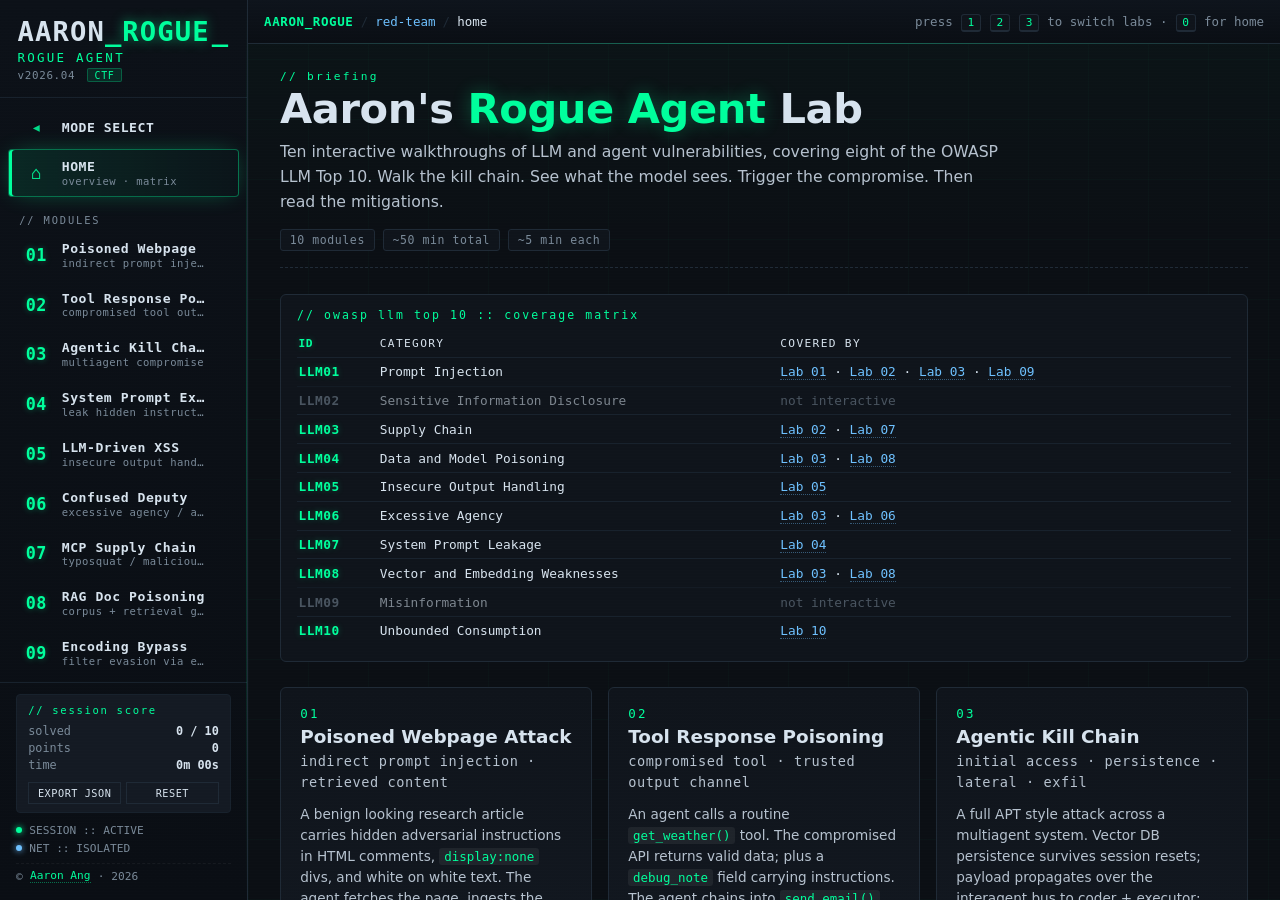
==== app.html @ 062ffcaa "Add CTF mode + God Mode + mode selector landing page (batch 1) Restructures the entry point and adds" ====
<!DOCTYPE html>
<html lang="en">
<head>
  <meta charset="UTF-8">
  <meta name="viewport" content="width=device-width, initial-scale=1">
  <title>Aaron's Rogue Agent Lab</title>
  <link rel="stylesheet" href="styles.css">
</head>
<body class="app-body">

  <div class="scanlines" aria-hidden="true"></div>

  <div class="app-shell">

    <!-- ===== SIDEBAR ===== -->
    <aside class="app-sidebar">
      <div class="brand-block">
        <div class="brand-logo">
          AARON<span class="brand-num">_ROGUE</span><span class="brand-cursor">_</span>
        </div>
        <div class="brand-tag">ROGUE AGENT</div>
        <div class="brand-version">v2026.04 <span class="brand-mode" id="brand-mode">ctf</span></div>
      </div>

      <nav class="app-nav" id="appnav">
        <a class="app-nav-item small" href="index.html" title="Back to mode selector">
          <span class="nav-icon">◂</span>
          <span class="nav-text"><span class="nav-title">MODE SELECT</span></span>
        </a>

        <a class="app-nav-item" data-view="hub" href="#hub">
          <span class="nav-icon">⌂</span>
          <span class="nav-text">
            <span class="nav-title">HOME</span>
            <span class="nav-sub">overview · matrix</span>
          </span>
        </a>

        <div class="nav-section">// MODULES</div>

        <a class="app-nav-item" data-view="lab1" data-src="lab1.html?embed=1" href="#lab1">
          <span class="nav-num">01</span>
          <span class="nav-text">
            <span class="nav-title">Poisoned Webpage</span>
            <span class="nav-sub">indirect prompt injection</span>
          </span>
          <span class="nav-pulse"></span>
        </a>

        <a class="app-nav-item" data-view="lab2" data-src="lab2.html?embed=1" href="#lab2">
          <span class="nav-num">02</span>
          <span class="nav-text">
            <span class="nav-title">Tool Response Poisoning</span>
            <span class="nav-sub">compromised tool output</span>
          </span>
          <span class="nav-pulse"></span>
        </a>

        <a class="app-nav-item" data-view="lab3" data-src="lab3.html?embed=1" href="#lab3">
          <span class="nav-num">03</span>
          <span class="nav-text">
            <span class="nav-title">Agentic Kill Chain</span>
            <span class="nav-sub">multiagent compromise</span>
          </span>
          <span class="nav-pulse"></span>
        </a>

        <a class="app-nav-item" data-view="lab4" data-src="lab4.html?embed=1" href="#lab4">
          <span class="nav-num">04</span>
          <span class="nav-text">
            <span class="nav-title">System Prompt Extraction</span>
            <span class="nav-sub">leak hidden instructions</span>
          </span>
          <span class="nav-pulse"></span>
        </a>

        <a class="app-nav-item" data-view="lab5" data-src="lab5.html?embed=1" href="#lab5">
          <span class="nav-num">05</span>
          <span class="nav-text">
            <span class="nav-title">LLM-Driven XSS</span>
            <span class="nav-sub">insecure output handling</span>
          </span>
          <span class="nav-pulse"></span>
        </a>

        <a class="app-nav-item" data-view="lab6" data-src="lab6.html?embed=1" href="#lab6">
          <span class="nav-num">06</span>
          <span class="nav-text">
            <span class="nav-title">Confused Deputy</span>
            <span class="nav-sub">excessive agency / authority abuse</span>
          </span>
          <span class="nav-pulse"></span>
        </a>

        <a class="app-nav-item" data-view="lab7" data-src="lab7.html?embed=1" href="#lab7">
          <span class="nav-num">07</span>
          <span class="nav-text">
            <span class="nav-title">MCP Supply Chain</span>
            <span class="nav-sub">typosquat / malicious update</span>
          </span>
          <span class="nav-pulse"></span>
        </a>

        <a class="app-nav-item" data-view="lab8" data-src="lab8.html?embed=1" href="#lab8">
          <span class="nav-num">08</span>
          <span class="nav-text">
            <span class="nav-title">RAG Doc Poisoning</span>
            <span class="nav-sub">corpus + retrieval gaming</span>
          </span>
          <span class="nav-pulse"></span>
        </a>

        <a class="app-nav-item" data-view="lab9" data-src="lab9.html?embed=1" href="#lab9">
          <span class="nav-num">09</span>
          <span class="nav-text">
            <span class="nav-title">Encoding Bypass</span>
            <span class="nav-sub">filter evasion via encoding</span>
          </span>
          <span class="nav-pulse"></span>
        </a>

        <a class="app-nav-item" data-view="lab10" data-src="lab10.html?embed=1" href="#lab10">
          <span class="nav-num">10</span>
          <span class="nav-text">
            <span class="nav-title">Unbounded Consumption</span>
            <span class="nav-sub">cost / token / depth runaway</span>
          </span>
          <span class="nav-pulse"></span>
        </a>

        <div class="nav-section">// META</div>

        <a class="app-nav-item small" id="reload-btn" href="#" title="Reload current module">
          <span class="nav-icon">↻</span>
          <span class="nav-text"><span class="nav-title">RELOAD MODULE</span></span>
        </a>
        <a class="app-nav-item small" href="https://github.com/cln-aaron/aaron-rogue-agent.github.io" target="_blank" rel="noopener">
          <span class="nav-icon">⎘</span>
          <span class="nav-text"><span class="nav-title">SOURCE</span></span>
        </a>
      </nav>

      <div class="sidebar-foot">
        <div class="ctf-board" id="ctf-board" hidden>
          <div class="ctf-board-head">// session score</div>
          <div class="ctf-board-row"><span>solved</span><strong id="ctf-solved">0 / 10</strong></div>
          <div class="ctf-board-row"><span>points</span><strong id="ctf-points">0</strong></div>
          <div class="ctf-board-row"><span>time</span><strong id="ctf-time">0m 00s</strong></div>
          <div class="ctf-board-actions">
            <button class="ghost-btn small" id="ctf-export">EXPORT JSON</button>
            <button class="ghost-btn small" id="ctf-reset">RESET</button>
          </div>
        </div>
        <div class="conn-line"><span class="dot ok"></span> SESSION :: ACTIVE</div>
        <div class="conn-line"><span class="dot info blink"></span> NET :: ISOLATED</div>
        <div class="conn-line credit">© <a href="https://www.linkedin.com/in/aaronangsg/" target="_blank" rel="noopener" class="credit-link">Aaron Ang</a> · 2026</div>
      </div>
    </aside>

    <!-- ===== TOPBAR ===== -->
    <header class="app-topbar">
      <div class="crumb">
        <span class="crumb-root">AARON_ROGUE</span>
        <span class="crumb-sep">/</span>
        <span class="crumb-mid">red-team</span>
        <span class="crumb-sep">/</span>
        <span class="crumb-current" id="crumb-current">home</span>
      </div>
      <div class="top-actions">
        <span class="kbd-hint">press <kbd>1</kbd> <kbd>2</kbd> <kbd>3</kbd> to switch labs · <kbd>0</kbd> for home</span>
      </div>
    </header>

    <!-- ===== MAIN ===== -->
    <main class="app-main">

      <!-- HUB VIEW -->
      <section class="view view-hub active" id="view-hub">
        <div class="hub-hero">
          <div class="hub-hero-tag">// briefing</div>
          <h1 class="hub-hero-title">
            Aaron's <span class="accent">Rogue Agent</span> Lab
          </h1>
          <p class="hub-hero-sub">
            Ten interactive walkthroughs of LLM and agent vulnerabilities,
            covering eight of the OWASP LLM Top 10. Walk the kill chain.
            See what the model sees. Trigger the compromise. Then read the
            mitigations.
          </p>
          <div class="hub-hero-meta">
            <span class="meta-pill">10 modules</span>
            <span class="meta-pill">~50 min total</span>
            <span class="meta-pill">~5 min each</span>
          </div>
        </div>

        <div class="hub-coverage">
          <div class="cov-head">// OWASP LLM Top 10 :: coverage matrix</div>
          <div class="cov-row cov-cols">
            <div class="cov-id">id</div>
            <div class="cov-name">category</div>
            <div class="cov-labs">covered by</div>
          </div>
          <div class="cov-row">
            <div class="cov-id">LLM01</div>
            <div class="cov-name">Prompt Injection</div>
            <div class="cov-labs">
              <a href="#lab1">Lab 01</a> · <a href="#lab2">Lab 02</a> ·
              <a href="#lab3">Lab 03</a> · <a href="#lab9">Lab 09</a>
            </div>
          </div>
          <div class="cov-row off">
            <div class="cov-id">LLM02</div>
            <div class="cov-name">Sensitive Information Disclosure</div>
            <div class="cov-labs muted">not interactive</div>
          </div>
          <div class="cov-row">
            <div class="cov-id">LLM03</div>
            <div class="cov-name">Supply Chain</div>
            <div class="cov-labs"><a href="#lab2">Lab 02</a> · <a href="#lab7">Lab 07</a></div>
          </div>
          <div class="cov-row">
            <div class="cov-id">LLM04</div>
            <div class="cov-name">Data and Model Poisoning</div>
            <div class="cov-labs"><a href="#lab3">Lab 03</a> · <a href="#lab8">Lab 08</a></div>
          </div>
          <div class="cov-row">
            <div class="cov-id">LLM05</div>
            <div class="cov-name">Insecure Output Handling</div>
            <div class="cov-labs"><a href="#lab5">Lab 05</a></div>
          </div>
          <div class="cov-row">
            <div class="cov-id">LLM06</div>
            <div class="cov-name">Excessive Agency</div>
            <div class="cov-labs"><a href="#lab3">Lab 03</a> · <a href="#lab6">Lab 06</a></div>
          </div>
          <div class="cov-row">
            <div class="cov-id">LLM07</div>
            <div class="cov-name">System Prompt Leakage</div>
            <div class="cov-labs"><a href="#lab4">Lab 04</a></div>
          </div>
          <div class="cov-row">
            <div class="cov-id">LLM08</div>
            <div class="cov-name">Vector and Embedding Weaknesses</div>
            <div class="cov-labs"><a href="#lab3">Lab 03</a> · <a href="#lab8">Lab 08</a></div>
          </div>
          <div class="cov-row off">
            <div class="cov-id">LLM09</div>
            <div class="cov-name">Misinformation</div>
            <div class="cov-labs muted">not interactive</div>
          </div>
          <div class="cov-row">
            <div class="cov-id">LLM10</div>
            <div class="cov-name">Unbounded Consumption</div>
            <div class="cov-labs"><a href="#lab10">Lab 10</a></div>
          </div>
        </div>

        <div class="hub-cards">
          <a class="lab-card" href="#lab1">
            <div class="lab-num">01</div>
            <h2>Poisoned Webpage Attack</h2>
            <p class="lab-tag">indirect prompt injection · retrieved content</p>
            <p>A benign looking research article carries hidden adversarial
              instructions in HTML comments, <code>display:none</code> divs,
              and white on white text. The agent fetches the page, ingests
              the payload as instructions, exfiltrates env secrets, and
              writes a backdoor to <code>CLAUDE.md</code>.</p>
            <ul class="lab-bullets">
              <li>5 guided steps with interactive terminal</li>
              <li>Live "reveal hidden" toggle on the victim page</li>
              <li>Tainted file tracking + persistence step</li>
            </ul>
            <div class="lab-cta">Enter module →</div>
          </a>

          <a class="lab-card" href="#lab2">
            <div class="lab-num">02</div>
            <h2>Tool Response Poisoning</h2>
            <p class="lab-tag">compromised tool · trusted output channel</p>
            <p>An agent calls a routine <code>get_weather()</code> tool. The
              compromised API returns valid data; plus a
              <code>debug_note</code> field carrying instructions. The agent
              chains into <code>send_email()</code> and exfiltrates API
              keys.</p>
            <ul class="lab-bullets">
              <li>Side-by-side tool inspector with raw JSON</li>
              <li>Watch the agent chain legitimate tools maliciously</li>
              <li>MCP server config persistence step</li>
            </ul>
            <div class="lab-cta">Enter module →</div>
          </a>

          <a class="lab-card" href="#lab3">
            <div class="lab-num">03</div>
            <h2>Agentic Kill Chain</h2>
            <p class="lab-tag">initial access · persistence · lateral · exfil</p>
            <p>A full APT style attack across a multiagent system. Vector DB
              persistence survives session resets; payload propagates over
              the interagent bus to coder + executor; final exfil ships
              env, conversation, and PII to a C2 endpoint.</p>
            <ul class="lab-bullets">
              <li>Live agent topology with compromise state badges</li>
              <li>Vector DB inspector + poisoned memory highlighting</li>
              <li>Interagent message bus + outbound C2 log</li>
            </ul>
            <div class="lab-cta">Enter module →</div>
          </a>

          <a class="lab-card" href="#lab4">
            <div class="lab-num">04</div>
            <h2>System Prompt Extraction</h2>
            <p class="lab-tag">information disclosure · OWASP LLM07</p>
            <p>The customer support bot has confidential business rules baked
              into its system prompt; discount tiers, override tokens, a VIP
              code. Watch them leak via repeat-from-start, translation pivot,
              and word-list reconstruction. Refusal training cracks one turn
              at a time.</p>
            <ul class="lab-bullets">
              <li>System prompt panel reveals line by line as you attack</li>
              <li>Six technique attack library + transcript log</li>
              <li>Recovered % counter ticks to 100</li>
            </ul>
            <div class="lab-cta">Enter module →</div>
          </a>

          <a class="lab-card" href="#lab5">
            <div class="lab-num">05</div>
            <h2>LLM-Driven XSS</h2>
            <p class="lab-tag">insecure output handling · OWASP LLM05</p>
            <p>The admin dashboard agent summarizes user feedback. Hostile
              feedback items make the agent emit markdown links with
              <code>javascript:</code> URLs, &lt;img onerror&gt; payloads, and
              raw &lt;script&gt; tags. Every admin who opens the dashboard
              fires the captured payload.</p>
            <ul class="lab-bullets">
              <li>Live rendered iframe + raw output side by side</li>
              <li>Three XSS sinks (link, img, direct script)</li>
              <li>postMessage capture log of real firings</li>
            </ul>
            <div class="lab-cta">Enter module →</div>
          </a>

          <a class="lab-card" href="#lab6">
            <div class="lab-num">06</div>
            <h2>Confused Deputy</h2>
            <p class="lab-tag">excessive agency · OWASP LLM06</p>
            <p>The PR review agent inherits your maintainer authority on
              GitHub. Hidden directives in PR comments make it approve and
              merge without your consent, lower branch protection on main,
              add the attacker as an admin collaborator, and patch
              <code>ci.yml</code> to exfil <code>PROD_API_KEY</code> on
              every CI run.</p>
            <ul class="lab-bullets">
              <li>Live PR thread with hidden directives revealed inline</li>
              <li>Permission scope panel + per-action API call log</li>
              <li>Repo state diff (branch protection, collabs, workflow)</li>
            </ul>
            <div class="lab-cta">Enter module →</div>
          </a>

          <a class="lab-card" href="#lab7">
            <div class="lab-num">07</div>
            <h2>MCP Supply Chain</h2>
            <p class="lab-tag">supply chain · OWASP LLM03</p>
            <p>A developer installs an MCP package. Three different
              compromises hit the same agent: a typosquat clone of the
              legitimate name, a malicious update from a new co-maintainer,
              and a backdoored transitive dep four levels deep. Same
              outcome each time; env exfil and outbound C2.</p>
            <ul class="lab-bullets">
              <li>Live npm install + signed package list</li>
              <li>MCP tool registry shows shadow tools</li>
              <li>Update diff + outbound C2 traffic log</li>
            </ul>
            <div class="lab-cta">Enter module →</div>
          </a>

          <a class="lab-card" href="#lab8">
            <div class="lab-num">08</div>
            <h2>RAG Document Poisoning</h2>
            <p class="lab-tag">corpus poisoning · OWASP LLM04 + LLM08</p>
            <p>An internal Q&amp;A bot answers from a small trusted corpus.
              An attacker submits a "policy update" via the suggestion form;
              the doc passes content review (no banned keywords) and is
              crafted to share embedding space with common HR queries. Now
              users asking routine questions get attacker-controlled
              instructions back.</p>
            <ul class="lab-bullets">
              <li>Document store with provenance + signature status</li>
              <li>Live top-k retrieval trace per query with scores</li>
              <li>Answers panel flags every poisoned response</li>
            </ul>
            <div class="lab-cta">Enter module →</div>
          </a>

          <a class="lab-card" href="#lab9">
            <div class="lab-num">09</div>
            <h2>Encoding Bypass</h2>
            <p class="lab-tag">filter evasion · OWASP LLM01 variant</p>
            <p>A keyword based content filter blocks the obvious payload. The
              same payload in base64, ROT13, or with Cyrillic homoglyphs slips
              through unchanged; the model decodes it on the way through and
              complies. Three encodings, one model, zero blocks.</p>
            <ul class="lab-bullets">
              <li>Live filter rules + decision history</li>
              <li>Encoder workbench with side by side transformations</li>
              <li>Model output panel shows what leaked and via which encoding</li>
            </ul>
            <div class="lab-cta">Enter module →</div>
          </a>

          <a class="lab-card" href="#lab10">
            <div class="lab-num">10</div>
            <h2>Unbounded Consumption</h2>
            <p class="lab-tag">resource exhaustion · OWASP LLM10</p>
            <p>The agent has tools and no caps. A baseline summary costs
              cents. Then a recursive memory loop, a 218 MB context bomb,
              and a 1000-call tool fork bomb each push the meter into
              hundreds of dollars. Live token counter, cost gauge, and
              recursion depth bar.</p>
            <ul class="lab-bullets">
              <li>Live token + call + cost meter with bar gauges</li>
              <li>Three independent runaway patterns (loop, bomb, fork)</li>
              <li>Final mitigation panel shows what limits would have caught</li>
            </ul>
            <div class="lab-cta">Enter module →</div>
          </a>
        </div>
      </section>

      <!-- LAB IFRAME VIEW -->
      <section class="view view-lab" id="view-lab">
        <iframe id="lab-frame" src="" title="Lab module" allow=""></iframe>
      </section>

    </main>
  </div>

  <script src="ctf.js"></script>
  <script>
    (function () {
      // ---------- mode setup ----------
      const params = new URLSearchParams(location.search);
      const MODE = (params.get('mode') === 'god') ? 'god' : 'ctf';
      const GOD_UNLOCK_KEY = 'aaron-rogue:god-unlock';
      // Gate God Mode behind the unlock flag (set by auth.js after correct code).
      if (MODE === 'god' && sessionStorage.getItem(GOD_UNLOCK_KEY) !== 'true') {
        location.replace('index.html');
        return;
      }
      document.body.dataset.mode = MODE;
      const brandMode = document.getElementById('brand-mode');
      if (brandMode) {
        brandMode.textContent = MODE;
        brandMode.classList.add('mode-' + MODE);
      }

      // ---------- CTF scoreboard sidebar ----------
      const ctfBoard = document.getElementById('ctf-board');
      if (MODE === 'ctf' && ctfBoard) {
        ctfBoard.hidden = false;
        const renderBoard = () => {
          document.getElementById('ctf-solved').textContent = window.CTF.completedCount() + ' / 10';
          document.getElementById('ctf-points').textContent = window.CTF.totalScore();
          document.getElementById('ctf-time').textContent = window.CTF.fmtTime(window.CTF.totalTime());
        };
        renderBoard();
        // re-render every 2s in case a child iframe updated session data
        setInterval(renderBoard, 2000);
        document.getElementById('ctf-export').addEventListener('click', () => window.CTF.downloadSession());
        document.getElementById('ctf-reset').addEventListener('click', () => {
          if (confirm('Reset all CTF progress (scores + times)? This cannot be undone.')) {
            window.CTF.resetAll();
            renderBoard();
          }
        });
      }

      const items = document.querySelectorAll('.app-nav-item[data-view]');
      const viewHub = document.getElementById('view-hub');
      const viewLab = document.getElementById('view-lab');
      const labFrame = document.getElementById('lab-frame');
      const crumb = document.getElementById('crumb-current');
      const reload = document.getElementById('reload-btn');

      const titles = {
        hub: 'home',
        lab1: 'lab 01 :: poisoned webpage',
        lab2: 'lab 02 :: tool response poisoning',
        lab3: 'lab 03 :: agentic kill chain',
        lab4: 'lab 04 :: system prompt extraction',
        lab5: 'lab 05 :: llm-driven xss',
        lab6: 'lab 06 :: confused deputy',
        lab7: 'lab 07 :: mcp supply chain',
        lab8: 'lab 08 :: rag document poisoning',
        lab9: 'lab 09 :: encoding bypass',
        lab10: 'lab 10 :: unbounded consumption',
      };
      const _modeSuffix = '&mode=' + MODE;
      const sources = {
        lab1: 'lab1.html?embed=1' + _modeSuffix,
        lab2: 'lab2.html?embed=1' + _modeSuffix,
        lab3: 'lab3.html?embed=1' + _modeSuffix,
        lab4: 'lab4.html?embed=1' + _modeSuffix,
        lab5: 'lab5.html?embed=1' + _modeSuffix,
        lab6: 'lab6.html?embed=1' + _modeSuffix,
        lab7: 'lab7.html?embed=1' + _modeSuffix,
        lab8: 'lab8.html?embed=1' + _modeSuffix,
        lab9: 'lab9.html?embed=1' + _modeSuffix,
        lab10: 'lab10.html?embed=1' + _modeSuffix,
      };

      function setActive(view) {
        items.forEach((el) => el.classList.toggle('active', el.dataset.view === view));
      }

      function route() {
        let view = (location.hash || '#hub').slice(1);
        if (!['hub', 'lab1', 'lab2', 'lab3', 'lab4', 'lab5', 'lab6', 'lab7', 'lab8', 'lab9', 'lab10'].includes(view)) view = 'hub';
        setActive(view);
        crumb.textContent = titles[view];
        document.title = "Aaron's Rogue Agent Lab :: " + titles[view];

        if (view === 'hub') {
          viewHub.classList.add('active');
          viewLab.classList.remove('active');
        } else {
          const src = sources[view];
          if (labFrame.dataset.loaded !== src) {
            labFrame.src = src;
            labFrame.dataset.loaded = src;
          }
          viewHub.classList.remove('active');
          viewLab.classList.add('active');
        }
      }

      reload.addEventListener('click', (e) => {
        e.preventDefault();
        const view = (location.hash || '#hub').slice(1);
        if (view === 'hub') return;
        labFrame.src = sources[view];
      });

      // Keyboard shortcuts
      window.addEventListener('keydown', (e) => {
        if (e.target.tagName === 'INPUT' || e.target.tagName === 'TEXTAREA') return;
        if (e.metaKey || e.ctrlKey || e.altKey) return;
        const map = { '0': '#hub', '1': '#lab1', '2': '#lab2', '3': '#lab3', '4': '#lab4', '5': '#lab5', '6': '#lab6', '7': '#lab7', '8': '#lab8', '9': '#lab9' };
        // 10 needs a two-key chord; bind shift+0 as alternate for lab10
        if (e.shiftKey && e.key === ')') location.hash = '#lab10';
        if (map[e.key]) { location.hash = map[e.key]; }
        if (e.key === 'r' || e.key === 'R') { reload.click(); }
      });

      window.addEventListener('hashchange', route);
      route();
    })();
  </script>

</body>
</html>
---- styles.css ----
/* DEFCON 2026 LLM Vuln Lab — terminal/cyberpunk theme */

:root {
  --bg: #0b0f14;
  --bg-soft: #11161d;
  --panel: #0f141b;
  --panel-2: #141a23;
  --border: #1f2a36;
  --border-soft: #18222d;
  --text: #d7e3ee;
  --muted: #7a8a99;
  --accent: #00ff9c;
  --accent-dim: #00b974;
  --warn: #ffb454;
  --danger: #ff4d6d;
  --info: #6ec1ff;
  --mono: ui-monospace, "JetBrains Mono", "Fira Code", Menlo, Consolas, monospace;
  --sans: -apple-system, BlinkMacSystemFont, "Segoe UI", system-ui, sans-serif;
}

* { box-sizing: border-box; }

html, body {
  margin: 0;
  padding: 0;
  background: var(--bg);
  color: var(--text);
  font-family: var(--sans);
  height: 100%;
  overflow: hidden;
}

body {
  display: flex;
  flex-direction: column;
  background:
    radial-gradient(1200px 600px at 10% -20%, rgba(0,255,156,0.06), transparent 60%),
    radial-gradient(1200px 600px at 110% 110%, rgba(110,193,255,0.05), transparent 60%),
    var(--bg);
}

/* ===== Topbar ===== */
.topbar {
  display: flex;
  justify-content: space-between;
  align-items: center;
  padding: 0.6rem 1rem;
  background: var(--panel);
  border-bottom: 1px solid var(--border);
  font-family: var(--mono);
}
.brand { display: flex; gap: 0.7rem; align-items: baseline; }
.logo {
  color: var(--accent);
  font-weight: 700;
  letter-spacing: 0.05em;
}
.title { font-weight: 600; }
.subtitle { color: var(--muted); font-size: 0.85rem; }

.status { display: flex; align-items: center; gap: 0.7rem; font-size: 0.85rem; color: var(--muted); }
.dot {
  width: 8px; height: 8px; border-radius: 50%;
  background: var(--accent);
  box-shadow: 0 0 8px var(--accent);
  animation: pulse 2s infinite;
}
.dot.compromised { background: var(--danger); box-shadow: 0 0 8px var(--danger); }
@keyframes pulse { 50% { opacity: 0.4; } }

.ghost-btn {
  background: transparent;
  border: 1px solid var(--border);
  color: var(--text);
  font-family: var(--mono);
  font-size: 0.8rem;
  padding: 0.35rem 0.7rem;
  cursor: pointer;
  letter-spacing: 0.05em;
  transition: all 0.15s ease;
}
.ghost-btn:hover { border-color: var(--accent); color: var(--accent); }
.ghost-btn.small { padding: 0.25rem 0.55rem; font-size: 0.75rem; }

/* ===== Banner ===== */
.banner {
  background: rgba(255,180,84,0.08);
  border-bottom: 1px solid rgba(255,180,84,0.25);
  color: #f5d6a4;
  padding: 0.5rem 1rem;
  font-size: 0.82rem;
  font-family: var(--mono);
}
.banner code { background: rgba(255,255,255,0.06); padding: 0.05rem 0.3rem; border-radius: 3px; }

/* ===== Layout ===== */
.layout {
  flex: 1;
  display: grid;
  grid-template-columns: 320px 1fr 1fr;
  gap: 0;
  min-height: 0;
}

@media (max-width: 1100px) {
  .layout { grid-template-columns: 280px 1fr; }
  .browser-wrap { display: none; }
}

/* ===== Guide ===== */
.guide {
  background: var(--panel);
  border-right: 1px solid var(--border);
  padding: 1rem;
  overflow-y: auto;
}
.guide h2 {
  font-family: var(--mono);
  font-size: 0.95rem;
  color: var(--accent);
  margin: 0 0 0.8rem 0;
  letter-spacing: 0.06em;
}
.steps { list-style: none; padding: 0; margin: 0; }
.steps li {
  border-left: 2px solid var(--border);
  padding: 0.7rem 0.7rem 0.7rem 0.9rem;
  margin-bottom: 0.6rem;
  border-radius: 0 4px 4px 0;
  background: var(--panel-2);
  opacity: 0.55;
  transition: all 0.25s ease;
}
.steps li.active {
  border-left-color: var(--accent);
  opacity: 1;
  box-shadow: inset 0 0 0 1px rgba(0,255,156,0.15);
}
.steps li.done {
  border-left-color: var(--accent-dim);
  opacity: 0.85;
}
.steps li.done .num::after {
  content: " ✓";
  color: var(--accent);
}
.step-head {
  display: flex; gap: 0.5rem; align-items: center;
  font-family: var(--mono);
  font-size: 0.85rem;
  margin-bottom: 0.3rem;
}
.num {
  display: inline-block;
  min-width: 1.6rem;
  color: var(--accent);
  font-weight: 700;
}
.label { color: var(--text); font-weight: 600; }
.steps p { margin: 0.2rem 0; font-size: 0.82rem; color: var(--muted); }
.hint {
  margin-top: 0.4rem;
  font-family: var(--mono);
  font-size: 0.75rem;
  color: var(--info);
}
.hint code {
  background: rgba(110,193,255,0.08);
  padding: 0.05rem 0.3rem;
  border-radius: 3px;
}
.say {
  margin: 0.45rem 0 0.4rem;
  padding: 0.45rem 0.6rem 0.45rem 0.7rem;
  border-left: 2px solid rgba(0,255,156,0.35);
  background: linear-gradient(90deg, rgba(0,255,156,0.05), transparent 70%);
  font-size: 0.78rem;
  line-height: 1.55;
  color: #b6c2cf;
  font-style: italic;
  border-radius: 0 3px 3px 0;
}
.say code {
  background: rgba(255,255,255,0.06);
  padding: 0.02rem 0.3rem;
  border-radius: 3px;
  font-size: 0.74rem;
  color: var(--accent);
  font-style: normal;
}
.say strong {
  color: var(--accent);
  font-style: normal;
  letter-spacing: 0.02em;
}

/* ===== Aaron Ang credit / branding ===== */
.credit-link {
  color: var(--accent);
  text-decoration: none;
  border-bottom: 1px dotted rgba(0,255,156,0.4);
  transition: color 0.15s, border-color 0.15s;
}
.credit-link:hover {
  color: #6cffd1;
  border-bottom-color: var(--accent);
}
.footnote .credit-link {
  margin-left: 0.2rem;
}
/* Sidebar credit row */
.sidebar-foot .credit {
  margin-top: 0.35rem;
  padding-top: 0.35rem;
  border-top: 1px dashed rgba(255,255,255,0.05);
  color: var(--muted);
  font-size: 0.7rem;
}
/* Intro deck bottom credit bar */
.deck-credit {
  flex-shrink: 0;
  padding: 0.45rem 1rem;
  background: linear-gradient(0deg, #06090d, #0a0e14);
  border-top: 1px solid var(--border-soft);
  text-align: center;
  font-family: var(--mono);
  font-size: 0.72rem;
  color: var(--muted);
  letter-spacing: 0.04em;
}
.legend {
  margin-top: 1.2rem;
  padding-top: 1rem;
  border-top: 1px dashed var(--border);
}
.legend h3 {
  font-family: var(--mono);
  font-size: 0.8rem;
  color: var(--muted);
  letter-spacing: 0.06em;
  margin: 0 0 0.4rem 0;
}
.legend ul { list-style: none; margin: 0; padding: 0; }
.legend li { font-family: var(--mono); font-size: 0.75rem; color: var(--muted); padding: 0.15rem 0; }
.legend code { color: var(--accent); }

/* ===== Terminal ===== */
.terminal-wrap, .browser-wrap {
  display: flex;
  flex-direction: column;
  min-height: 0;
  background: var(--bg);
}
.terminal-head, .browser-head {
  background: var(--panel);
  border-bottom: 1px solid var(--border);
  padding: 0.45rem 0.7rem;
  display: flex;
  align-items: center;
  gap: 0.7rem;
  font-family: var(--mono);
  font-size: 0.8rem;
  color: var(--muted);
}
.dotsbar { display: inline-flex; gap: 0.35rem; }
.dotsbar i {
  width: 11px; height: 11px;
  border-radius: 50%;
  background: #333;
  display: inline-block;
}
.dotsbar i:nth-child(1) { background: #ff5f56; }
.dotsbar i:nth-child(2) { background: #ffbd2e; }
.dotsbar i:nth-child(3) { background: #27c93f; }

.terminal-wrap { border-right: 1px solid var(--border); }

.terminal {
  flex: 1;
  background: #06090d;
  font-family: var(--mono);
  font-size: 0.86rem;
  padding: 0.8rem;
  overflow-y: auto;
  color: var(--text);
  cursor: text;
  display: flex;
  flex-direction: column;
}
.term-output { white-space: pre-wrap; word-break: break-word; }
.term-output .line { padding: 0.05rem 0; }
.term-output .cmd { color: var(--text); }
.term-output .out { color: var(--text); }
.term-output .info { color: var(--info); }
.term-output .ok { color: var(--accent); }
.term-output .warn { color: var(--warn); }
.term-output .danger { color: var(--danger); }
.term-output .muted { color: var(--muted); }
.term-output .prompt-line { color: var(--accent); }
.term-output .agent { color: #c8a7ff; }
.term-output .tool { color: #9bd6ff; }
.term-output .hilite-payload {
  background: rgba(255,77,109,0.18);
  border-bottom: 1px dashed var(--danger);
  padding: 0 2px;
  color: #ffd3dc;
}

.term-input-line {
  display: flex;
  gap: 0.5rem;
  align-items: center;
  margin-top: 0.2rem;
}
.prompt { color: var(--accent); white-space: nowrap; }
.cwd { color: var(--info); }
#term-input {
  flex: 1;
  background: transparent;
  border: none;
  color: var(--text);
  font-family: var(--mono);
  font-size: 0.86rem;
  outline: none;
  caret-color: var(--accent);
}

/* ===== Browser ===== */
.urlbar {
  flex: 1;
  background: var(--bg-soft);
  border: 1px solid var(--border);
  border-radius: 4px;
  padding: 0.25rem 0.5rem;
  color: var(--info);
  font-size: 0.78rem;
  display: flex;
  gap: 0.4rem;
  align-items: center;
}
.lock { color: var(--accent); }

.browser-tabs {
  display: flex;
  background: var(--panel-2);
  border-bottom: 1px solid var(--border);
}
.tab {
  background: transparent;
  border: none;
  color: var(--muted);
  font-family: var(--mono);
  font-size: 0.78rem;
  padding: 0.5rem 0.9rem;
  cursor: pointer;
  border-right: 1px solid var(--border-soft);
  border-bottom: 2px solid transparent;
}
.tab:hover { color: var(--text); }
.tab.active {
  color: var(--accent);
  border-bottom-color: var(--accent);
  background: var(--bg);
}

.browser-body {
  flex: 1;
  position: relative;
  min-height: 0;
}
.pane {
  display: none;
  position: absolute;
  inset: 0;
  overflow: auto;
  background: #fff;
}
.pane[data-pane="source"], .pane[data-pane="files"] {
  background: var(--bg-soft);
}
.pane.active { display: block; }
.pane iframe { width: 100%; height: 100%; border: none; background: #fff; }

.source {
  margin: 0;
  padding: 0.8rem;
  font-family: var(--mono);
  font-size: 0.78rem;
  color: var(--text);
  white-space: pre-wrap;
  word-break: break-word;
}
.source .tag { color: #9bd6ff; }
.source .attr { color: #c8a7ff; }
.source .str { color: #ffe39b; }
.source .com { color: var(--muted); font-style: italic; }
.source .payload {
  background: rgba(255,77,109,0.18);
  outline: 1px dashed var(--danger);
}

/* Reveal mode highlights inside iframe via class on iframe wrapper */
.pane.reveal-mode .source .payload,
.pane.reveal-mode .hilite { display: inline; }

.files h3 {
  font-family: var(--mono);
  color: var(--accent);
  font-size: 0.85rem;
  margin: 0.8rem 0.8rem 0.4rem;
  letter-spacing: 0.05em;
}
.files ul { list-style: none; padding: 0 0.8rem; margin: 0; }
.files li {
  font-family: var(--mono);
  font-size: 0.82rem;
  padding: 0.25rem 0.4rem;
  cursor: pointer;
  color: var(--text);
  border-radius: 3px;
}
.files li:hover { background: var(--panel-2); color: var(--accent); }
.files li .meta { color: var(--muted); margin-left: 0.5rem; font-size: 0.75rem; }
.files li.compromised { color: var(--danger); }
.files li.compromised::after { content: " ⚠ TAINTED"; color: var(--danger); font-size: 0.7rem; }

/* ===== Footer ===== */
.footnote {
  background: var(--panel);
  border-top: 1px solid var(--border);
  padding: 0.45rem 1rem;
  font-family: var(--mono);
  font-size: 0.75rem;
  color: var(--muted);
  text-align: center;
}
.muted { color: var(--muted); }

/* ===== Reveal hidden payload effect ===== */
.reveal-active iframe { filter: contrast(1.05); }

/* Scrollbar */
::-webkit-scrollbar { width: 9px; height: 9px; }
::-webkit-scrollbar-track { background: var(--bg); }
::-webkit-scrollbar-thumb { background: var(--border); border-radius: 4px; }
::-webkit-scrollbar-thumb:hover { background: #2a3a4d; }

/* ===== Lab nav (top header) ===== */
.labnav {
  display: flex;
  gap: 0.4rem;
  font-family: var(--mono);
  font-size: 0.8rem;
}
.labnav a {
  color: var(--muted);
  text-decoration: none;
  padding: 0.3rem 0.7rem;
  border: 1px solid var(--border);
  border-radius: 3px;
  letter-spacing: 0.04em;
  transition: all 0.15s ease;
}
.labnav a:hover { color: var(--accent); border-color: var(--accent); }
.labnav a.active {
  color: var(--accent);
  border-color: var(--accent);
  background: rgba(0,255,156,0.06);
}

/* ===== Hub landing ===== */
body.hub { overflow: auto; }
.hub-main {
  max-width: 1100px;
  margin: 0 auto;
  padding: 2rem 1.5rem 3rem;
  flex: 1;
}
.hub-cards {
  display: grid;
  grid-template-columns: repeat(2, 1fr);
  gap: 1.2rem;
  margin-bottom: 2rem;
}
@media (max-width: 800px) {
  .hub-cards { grid-template-columns: 1fr; }
}
.lab-card {
  display: block;
  background: var(--panel);
  border: 1px solid var(--border);
  border-radius: 6px;
  padding: 1.4rem;
  text-decoration: none;
  color: var(--text);
  position: relative;
  transition: all 0.18s ease;
  overflow: hidden;
}
.lab-card::before {
  content: '';
  position: absolute;
  inset: 0;
  background: linear-gradient(135deg, rgba(0,255,156,0.07), transparent 60%);
  opacity: 0;
  transition: opacity 0.2s ease;
  pointer-events: none;
}
.lab-card:hover {
  border-color: var(--accent);
  transform: translateY(-2px);
  box-shadow: 0 6px 24px rgba(0,255,156,0.08);
}
.lab-card:hover::before { opacity: 1; }
.lab-num {
  font-family: var(--mono);
  font-size: 0.8rem;
  color: var(--accent);
  letter-spacing: 0.1em;
  margin-bottom: 0.4rem;
}
.lab-card h2 {
  margin: 0 0 0.3rem 0;
  font-size: 1.3rem;
  font-family: var(--sans);
}
.lab-tag {
  font-family: var(--mono);
  font-size: 0.78rem;
  color: var(--info);
  margin: 0 0 0.8rem 0;
  letter-spacing: 0.04em;
}
.lab-card p {
  font-size: 0.9rem;
  line-height: 1.55;
  color: #b6c2cf;
  margin: 0 0 0.8rem 0;
}
.lab-card code {
  background: rgba(255,255,255,0.06);
  padding: 0.05rem 0.3rem;
  border-radius: 3px;
  font-family: var(--mono);
  font-size: 0.82rem;
  color: var(--accent);
}
.lab-bullets {
  list-style: none;
  padding: 0;
  margin: 0 0 1rem 0;
}
.lab-bullets li {
  font-family: var(--mono);
  font-size: 0.78rem;
  color: var(--muted);
  padding: 0.15rem 0;
  position: relative;
  padding-left: 1rem;
}
.lab-bullets li::before {
  content: '▸';
  position: absolute;
  left: 0;
  color: var(--accent);
}
.lab-cta {
  font-family: var(--mono);
  font-size: 0.85rem;
  color: var(--accent);
  letter-spacing: 0.05em;
  margin-top: 0.6rem;
}
.hub-footer-note {
  background: var(--panel-2);
  border: 1px solid var(--border);
  border-radius: 6px;
  padding: 1.2rem 1.4rem;
}
.hub-footer-note h3 {
  margin: 0 0 0.5rem 0;
  font-family: var(--mono);
  font-size: 0.85rem;
  color: var(--accent);
  letter-spacing: 0.06em;
}
.hub-footer-note p {
  font-size: 0.88rem;
  line-height: 1.6;
  color: #b6c2cf;
  margin: 0 0 0.5rem 0;
}
.hub-footer-note code {
  background: rgba(255,255,255,0.06);
  padding: 0.05rem 0.3rem;
  border-radius: 3px;
  font-family: var(--mono);
  font-size: 0.8rem;
}

/* ===== Lab 03 — agent cards ===== */
.agent-grid {
  display: flex;
  flex-direction: column;
  gap: 0.8rem;
  padding: 0.9rem;
  background: var(--bg-soft);
  min-height: 100%;
}
.agent-card {
  background: var(--panel);
  border: 1px solid var(--border);
  border-left: 3px solid var(--accent-dim);
  border-radius: 4px;
  padding: 0.7rem 0.9rem;
  font-family: var(--mono);
  font-size: 0.82rem;
  transition: all 0.2s ease;
}
.agent-card.status-suspect { border-left-color: var(--warn); background: rgba(255,180,84,0.05); }
.agent-card.status-compromised { border-left-color: var(--danger); background: rgba(255,77,109,0.07); }
.agent-card-head {
  display: flex; justify-content: space-between; align-items: center;
  margin-bottom: 0.3rem;
}
.agent-name { color: var(--text); font-weight: 600; }
.agent-role { color: var(--muted); font-size: 0.78rem; margin-bottom: 0.4rem; }
.agent-tools { font-size: 0.75rem; color: var(--text); }
.agent-tools code {
  background: rgba(255,255,255,0.05);
  padding: 0.05rem 0.3rem;
  border-radius: 3px;
  margin-right: 0.2rem;
  color: var(--info);
}
.badge {
  font-family: var(--mono);
  font-size: 0.7rem;
  padding: 0.15rem 0.45rem;
  border-radius: 3px;
  letter-spacing: 0.05em;
}
.badge.ok      { background: rgba(0,255,156,0.12); color: var(--accent); border: 1px solid rgba(0,255,156,0.3); }
.badge.warn    { background: rgba(255,180,84,0.12); color: var(--warn); border: 1px solid rgba(255,180,84,0.3); }
.badge.danger  { background: rgba(255,77,109,0.12); color: var(--danger); border: 1px solid rgba(255,77,109,0.3); }

/* ===== Lab 03 — vector DB ===== */
.vec-wrap, .bus-wrap {
  display: flex;
  flex-direction: column;
  height: 100%;
  background: var(--bg-soft);
}
.vec-head {
  display: flex; justify-content: space-between; align-items: center;
  padding: 0.6rem 0.9rem;
  border-bottom: 1px solid var(--border);
  font-family: var(--mono);
  font-size: 0.82rem;
}
.vec-head h3 { margin: 0; color: var(--accent); font-size: 0.85rem; letter-spacing: 0.05em; }
.vec-stats { color: var(--muted); font-size: 0.75rem; }
.vec-list, .bus-list, .exfil-list {
  flex: 1;
  padding: 0.7rem;
  overflow-y: auto;
  display: flex;
  flex-direction: column;
  gap: 0.5rem;
}
.vec-entry {
  background: var(--panel);
  border: 1px solid var(--border);
  border-left: 3px solid var(--accent-dim);
  border-radius: 4px;
  padding: 0.55rem 0.75rem;
  font-family: var(--mono);
  font-size: 0.78rem;
}
.vec-entry.tainted {
  border-left-color: var(--danger);
  background: rgba(255,77,109,0.07);
}
.vec-id { color: var(--info); font-weight: 600; margin-bottom: 0.25rem; }
.vec-text { color: var(--text); margin-bottom: 0.25rem; word-break: break-word; }
.vec-embed { color: var(--muted); font-size: 0.72rem; }
.tag-poison {
  background: rgba(255,77,109,0.18);
  color: var(--danger);
  padding: 0.05rem 0.3rem;
  border-radius: 3px;
  font-size: 0.7rem;
  letter-spacing: 0.04em;
}

/* ===== Lab 03 — inter-agent bus ===== */
.bus-msg {
  background: var(--panel);
  border: 1px solid var(--border);
  border-left: 3px solid var(--info);
  border-radius: 4px;
  padding: 0.55rem 0.75rem;
  font-family: var(--mono);
  font-size: 0.78rem;
}
.bus-msg.tainted { border-left-color: var(--danger); background: rgba(255,77,109,0.07); }
.bus-head { color: var(--info); margin-bottom: 0.25rem; font-weight: 600; }
.bus-from { color: var(--accent); }
.bus-to   { color: var(--warn); }
.bus-body { color: var(--text); word-break: break-word; }
.bus-hidden {
  margin-top: 0.4rem;
  padding-top: 0.35rem;
  border-top: 1px dashed rgba(255,77,109,0.4);
  color: #ffd3dc;
  word-break: break-word;
}

/* ===== Lab 03 — exfil log ===== */
.exfil-row {
  background: rgba(255,77,109,0.06);
  border: 1px solid rgba(255,77,109,0.25);
  border-radius: 4px;
  padding: 0.55rem 0.75rem;
  font-family: var(--mono);
  font-size: 0.78rem;
}
.exfil-head { color: var(--danger); margin-bottom: 0.25rem; font-weight: 600; }
.exfil-method {
  background: rgba(255,77,109,0.18);
  color: var(--danger);
  padding: 0.05rem 0.3rem;
  border-radius: 3px;
  font-size: 0.72rem;
  margin-right: 0.4rem;
}
.exfil-url { color: #ffd3dc; word-break: break-all; }
.exfil-body { color: var(--text); margin-bottom: 0.25rem; word-break: break-all; }
.exfil-meta { color: var(--muted); font-size: 0.72rem; }

/* ===== Embedded mode (iframe inside shell) ===== */
.embedded .topbar,
.embedded .footnote,
.embedded .banner { display: none !important; }
.embedded.app-body { background: transparent; }
.embedded { overflow: hidden; }

/* ===== Shell: scanlines overlay ===== */
.app-body {
  overflow: hidden;
  background:
    radial-gradient(1400px 700px at 8% -10%, rgba(0,255,156,0.05), transparent 60%),
    radial-gradient(1400px 700px at 110% 110%, rgba(110,193,255,0.04), transparent 60%),
    var(--bg);
}
.scanlines {
  pointer-events: none;
  position: fixed; inset: 0;
  background: repeating-linear-gradient(
    to bottom,
    rgba(255,255,255,0.013) 0,
    rgba(255,255,255,0.013) 1px,
    transparent 1px,
    transparent 3px
  );
  z-index: 9998;
  mix-blend-mode: overlay;
}

/* ===== Shell layout ===== */
.app-shell {
  display: grid;
  grid-template-columns: 248px 1fr;
  grid-template-rows: 44px 1fr;
  grid-template-areas:
    "sidebar topbar"
    "sidebar main";
  height: 100vh;
}

/* ===== Sidebar ===== */
.app-sidebar {
  grid-area: sidebar;
  background: linear-gradient(180deg, #0c1118 0%, #0a0e14 100%);
  border-right: 1px solid var(--border);
  display: flex;
  flex-direction: column;
  position: relative;
  overflow: hidden;
}
.app-sidebar::before {
  content: '';
  position: absolute;
  top: 0; right: 0; bottom: 0;
  width: 1px;
  background: linear-gradient(180deg, transparent, rgba(0,255,156,0.4), transparent);
  opacity: 0.6;
}

.brand-block {
  padding: 1.1rem 1.1rem 0.9rem;
  border-bottom: 1px solid var(--border-soft);
  font-family: var(--mono);
}
.brand-logo {
  font-size: 1.7rem;
  font-weight: 800;
  letter-spacing: 0.04em;
  color: var(--text);
  line-height: 1;
}
.brand-num {
  color: var(--accent);
  text-shadow: 0 0 12px rgba(0,255,156,0.5);
}
.brand-cursor {
  color: var(--accent);
  animation: blink 1.1s steps(2) infinite;
  margin-left: 2px;
}
@keyframes blink { 50% { opacity: 0; } }
.brand-tag {
  font-size: 0.78rem;
  color: var(--accent);
  letter-spacing: 0.18em;
  margin-top: 0.35rem;
}
.brand-version {
  font-size: 0.68rem;
  color: var(--muted);
  letter-spacing: 0.06em;
  margin-top: 0.15rem;
}

.app-nav {
  flex: 1;
  padding: 0.6rem 0.5rem;
  overflow-y: auto;
  font-family: var(--mono);
}
.nav-section {
  font-size: 0.65rem;
  color: var(--muted);
  letter-spacing: 0.18em;
  padding: 0.9rem 0.7rem 0.35rem;
  text-transform: uppercase;
}

.app-nav-item {
  display: grid;
  grid-template-columns: 32px 1fr 8px;
  align-items: center;
  gap: 0.6rem;
  padding: 0.55rem 0.7rem;
  color: var(--text);
  text-decoration: none;
  border-radius: 4px;
  border: 1px solid transparent;
  position: relative;
  transition: background 0.12s, border-color 0.12s, transform 0.08s;
  margin-bottom: 0.15rem;
}
.app-nav-item:hover {
  background: rgba(0,255,156,0.04);
  border-color: rgba(0,255,156,0.18);
}
.app-nav-item.active {
  background: linear-gradient(90deg, rgba(0,255,156,0.10), rgba(0,255,156,0.02));
  border-color: rgba(0,255,156,0.35);
  box-shadow: inset 3px 0 0 var(--accent), 0 0 24px -8px rgba(0,255,156,0.45);
}
.app-nav-item.small { grid-template-columns: 32px 1fr; }

.nav-icon {
  font-size: 1.1rem;
  color: var(--accent);
  text-align: center;
  opacity: 0.85;
}
.nav-num {
  font-size: 1.05rem;
  font-weight: 800;
  color: var(--accent);
  text-align: center;
  letter-spacing: 0.02em;
  text-shadow: 0 0 6px rgba(0,255,156,0.35);
}
.nav-text { display: flex; flex-direction: column; min-width: 0; }
.nav-title {
  font-size: 0.82rem;
  color: var(--text);
  letter-spacing: 0.04em;
  font-weight: 600;
  white-space: nowrap;
  overflow: hidden;
  text-overflow: ellipsis;
}
.nav-sub {
  font-size: 0.66rem;
  color: var(--muted);
  letter-spacing: 0.04em;
  margin-top: 0.05rem;
  white-space: nowrap;
  overflow: hidden;
  text-overflow: ellipsis;
}
.nav-pulse {
  width: 6px; height: 6px; border-radius: 50%;
  background: var(--accent);
  opacity: 0;
  box-shadow: 0 0 6px var(--accent);
}
.app-nav-item.active .nav-pulse {
  opacity: 1;
  animation: pulse 1.6s infinite;
}

.sidebar-foot {
  padding: 0.7rem 1rem 0.9rem;
  border-top: 1px solid var(--border-soft);
  font-family: var(--mono);
  font-size: 0.7rem;
  color: var(--muted);
}
.conn-line { display: flex; align-items: center; gap: 0.45rem; padding: 0.15rem 0; }
.sidebar-foot .dot {
  width: 6px; height: 6px; border-radius: 50%;
  background: var(--muted);
  box-shadow: none;
  animation: none;
}
.sidebar-foot .dot.ok { background: var(--accent); box-shadow: 0 0 6px var(--accent); }
.sidebar-foot .dot.info { background: var(--info); box-shadow: 0 0 6px var(--info); }
.sidebar-foot .dot.blink { animation: blink 1.4s steps(2) infinite; }

/* ===== Topbar ===== */
.app-topbar {
  grid-area: topbar;
  display: flex;
  align-items: center;
  justify-content: space-between;
  padding: 0 1rem;
  background: linear-gradient(180deg, #0e141c, #0a0e14);
  border-bottom: 1px solid var(--border);
  font-family: var(--mono);
  font-size: 0.78rem;
  position: relative;
}
.app-topbar::after {
  content: '';
  position: absolute; left: 0; right: 0; bottom: -1px; height: 1px;
  background: linear-gradient(90deg, transparent, rgba(0,255,156,0.35), transparent);
}
.crumb { display: flex; align-items: center; gap: 0.45rem; color: var(--muted); }
.crumb-root { color: var(--accent); font-weight: 700; letter-spacing: 0.05em; }
.crumb-mid { color: var(--info); }
.crumb-sep { color: var(--border); }
.crumb-current { color: var(--text); }
.top-actions { color: var(--muted); }
.kbd-hint kbd {
  background: var(--panel);
  border: 1px solid var(--border);
  border-bottom-width: 2px;
  border-radius: 3px;
  padding: 0.05rem 0.35rem;
  font-family: var(--mono);
  font-size: 0.7rem;
  color: var(--accent);
  margin: 0 0.05rem;
}

/* ===== Main + iframe ===== */
.app-main {
  grid-area: main;
  position: relative;
  overflow: hidden;
  background: var(--bg);
}
.view {
  position: absolute;
  inset: 0;
  display: none;
  overflow: auto;
}
.view.active { display: block; }
.view-lab.active { display: flex; }
.view-lab iframe {
  flex: 1;
  width: 100%;
  height: 100%;
  border: none;
  background: var(--bg);
}

/* ===== Hub view (inside shell) ===== */
.view-hub {
  padding: 1.6rem 2rem 3rem;
  background:
    linear-gradient(180deg, rgba(0,255,156,0.02), transparent 200px),
    repeating-linear-gradient(
      90deg,
      rgba(0,255,156,0.018) 0,
      rgba(0,255,156,0.018) 1px,
      transparent 1px,
      transparent 60px
    ),
    repeating-linear-gradient(
      0deg,
      rgba(0,255,156,0.018) 0,
      rgba(0,255,156,0.018) 1px,
      transparent 1px,
      transparent 60px
    ),
    var(--bg);
}

.hub-hero {
  max-width: 980px;
  margin: 0 auto 1.6rem;
  padding-bottom: 1rem;
  border-bottom: 1px dashed var(--border);
}
.hub-hero-tag {
  font-family: var(--mono);
  font-size: 0.7rem;
  color: var(--accent);
  letter-spacing: 0.2em;
  margin-bottom: 0.3rem;
}
.hub-hero-title {
  font-size: 2.6rem;
  font-weight: 800;
  margin: 0 0 0.5rem;
  letter-spacing: -0.01em;
  line-height: 1.05;
  color: var(--text);
}
.hub-hero-title .accent {
  color: var(--accent);
  text-shadow: 0 0 18px rgba(0,255,156,0.3);
}
.hub-hero-sub {
  font-size: 0.98rem;
  line-height: 1.6;
  color: #b6c2cf;
  max-width: 720px;
  margin: 0 0 0.9rem;
}
.hub-hero-meta { display: flex; gap: 0.5rem; flex-wrap: wrap; }
.meta-pill {
  font-family: var(--mono);
  font-size: 0.72rem;
  background: var(--panel);
  border: 1px solid var(--border);
  border-radius: 3px;
  padding: 0.2rem 0.55rem;
  color: var(--muted);
  letter-spacing: 0.05em;
}
.meta-pill.ok { color: var(--accent); border-color: rgba(0,255,156,0.3); }

/* Attack matrix */
.hub-matrix {
  max-width: 980px;
  margin: 0 auto 1.6rem;
  background: var(--panel);
  border: 1px solid var(--border);
  border-radius: 6px;
  padding: 0.8rem 1rem 1rem;
  font-family: var(--mono);
}
.matrix-head {
  font-size: 0.72rem;
  color: var(--accent);
  letter-spacing: 0.18em;
  margin-bottom: 0.6rem;
}
.matrix-row {
  display: grid;
  grid-template-columns: 1.4fr 1fr 1fr 1fr;
  gap: 0.5rem;
  padding: 0.35rem 0;
  border-top: 1px solid var(--border-soft);
  align-items: center;
  font-size: 0.78rem;
}
.matrix-row.matrix-cols {
  border-top: none;
  color: var(--muted);
  font-size: 0.7rem;
  letter-spacing: 0.12em;
  text-transform: uppercase;
}
.mc { padding: 0 0.1rem; }
.mc.label { color: var(--text); }
.mc.dot { color: var(--accent); text-align: center; font-size: 1rem; text-shadow: 0 0 8px rgba(0,255,156,0.5); }
.mc.dot.off { color: var(--border); text-shadow: none; }

/* Hub cards inside shell */
.view-hub .hub-cards {
  max-width: 1200px;
  margin: 0 auto 1.6rem;
  display: grid;
  grid-template-columns: repeat(3, 1fr);
  gap: 1rem;
}
@media (max-width: 1100px) {
  .view-hub .hub-cards { grid-template-columns: 1fr; }
}
.view-hub .lab-card {
  background:
    linear-gradient(180deg, var(--panel) 0%, var(--panel-2) 100%);
  border: 1px solid var(--border);
  border-radius: 6px;
  padding: 1.1rem 1.2rem;
  text-decoration: none;
  color: var(--text);
  position: relative;
  overflow: hidden;
  transition: all 0.18s ease;
}
.view-hub .lab-card::after {
  content: '';
  position: absolute; top: 0; left: 0; right: 0; height: 2px;
  background: linear-gradient(90deg, transparent, var(--accent), transparent);
  opacity: 0;
  transition: opacity 0.2s;
}
.view-hub .lab-card:hover {
  border-color: var(--accent);
  transform: translateY(-2px);
  box-shadow: 0 6px 24px rgba(0,255,156,0.10);
}
.view-hub .lab-card:hover::after { opacity: 1; }
.view-hub .lab-num {
  font-family: var(--mono);
  font-size: 0.78rem;
  color: var(--accent);
  letter-spacing: 0.18em;
  margin-bottom: 0.3rem;
}
.view-hub .lab-card h2 { font-size: 1.15rem; margin: 0 0 0.25rem; }
.view-hub .lab-tag {
  font-family: var(--mono);
  font-size: 0.74rem;
  color: var(--info);
  letter-spacing: 0.04em;
  margin: 0 0 0.7rem;
}
.view-hub .lab-card p {
  font-size: 0.85rem;
  line-height: 1.55;
  color: #b6c2cf;
  margin: 0 0 0.7rem;
}
.view-hub .lab-card code {
  background: rgba(255,255,255,0.06);
  padding: 0.05rem 0.3rem;
  border-radius: 3px;
  font-family: var(--mono);
  font-size: 0.78rem;
  color: var(--accent);
}
.view-hub .lab-bullets {
  list-style: none; padding: 0; margin: 0 0 0.8rem;
}
.view-hub .lab-bullets li {
  font-family: var(--mono);
  font-size: 0.74rem;
  color: var(--muted);
  padding: 0.12rem 0 0.12rem 1rem;
  position: relative;
}
.view-hub .lab-bullets li::before {
  content: '▸';
  position: absolute; left: 0;
  color: var(--accent);
}
.view-hub .lab-cta {
  font-family: var(--mono);
  font-size: 0.78rem;
  color: var(--accent);
  letter-spacing: 0.06em;
}

/* Hub footer info grid */
.hub-foot-grid {
  max-width: 1200px;
  margin: 0 auto;
  display: grid;
  grid-template-columns: repeat(3, 1fr);
  gap: 1rem;
}
@media (max-width: 1100px) { .hub-foot-grid { grid-template-columns: 1fr; } }
.foot-block {
  background: var(--panel-2);
  border: 1px solid var(--border-soft);
  border-radius: 5px;
  padding: 0.9rem 1rem;
}
.foot-block-head {
  font-family: var(--mono);
  font-size: 0.7rem;
  color: var(--accent);
  letter-spacing: 0.18em;
  margin-bottom: 0.4rem;
}
.foot-block p {
  font-size: 0.83rem;
  line-height: 1.55;
  color: #b6c2cf;
  margin: 0;
}
.foot-block code {
  background: rgba(255,255,255,0.06);
  padding: 0.05rem 0.3rem;
  border-radius: 3px;
  font-family: var(--mono);
  font-size: 0.78rem;
}
.foot-block kbd {
  background: var(--panel);
  border: 1px solid var(--border);
  border-bottom-width: 2px;
  border-radius: 3px;
  padding: 0.05rem 0.35rem;
  font-family: var(--mono);
  font-size: 0.72rem;
  color: var(--accent);
  margin: 0 0.05rem;
}

/* ===== Responsive: collapse sidebar ===== */
@media (max-width: 720px) {
  .app-shell {
    grid-template-columns: 64px 1fr;
  }
  .brand-tag, .brand-version, .nav-text, .nav-section, .sidebar-foot { display: none; }
  .app-nav-item { grid-template-columns: 1fr; justify-items: center; }
  .nav-pulse { display: none; }
  .brand-block { padding: 0.6rem 0.4rem; text-align: center; }
  .brand-logo { font-size: 1.1rem; }
  .top-actions { display: none; }
}

/* ===== INTRO DECK ===== */
.intro-body {
  background:
    radial-gradient(1400px 700px at 8% -10%, rgba(0,255,156,0.06), transparent 60%),
    radial-gradient(1400px 700px at 110% 110%, rgba(110,193,255,0.05), transparent 60%),
    var(--bg);
  min-height: 100vh;
  overflow: hidden;
  display: flex;
  flex-direction: column;
}
.deck-topbar {
  display: flex;
  justify-content: space-between;
  align-items: center;
  padding: 0.7rem 1.4rem;
  border-bottom: 1px solid var(--border);
  background: linear-gradient(180deg, #0e141c, #0a0e14);
  position: relative;
  flex-shrink: 0;
}
.deck-topbar::after {
  content: '';
  position: absolute; left: 0; right: 0; bottom: -1px; height: 1px;
  background: linear-gradient(90deg, transparent, rgba(0,255,156,0.35), transparent);
}
.deck-brand {
  display: flex;
  align-items: baseline;
  gap: 0.8rem;
  font-family: var(--mono);
}
.deck-brand .brand-logo { font-size: 1.2rem; font-weight: 800; }
.deck-brand-tag {
  font-size: 0.72rem;
  color: var(--accent);
  letter-spacing: 0.2em;
}
.deck-skip {
  font-family: var(--mono);
  font-size: 0.78rem;
  color: var(--muted);
  text-decoration: none;
  letter-spacing: 0.06em;
  padding: 0.35rem 0.8rem;
  border: 1px solid var(--border);
  border-radius: 3px;
  transition: all 0.15s;
}
.deck-skip:hover { color: var(--accent); border-color: var(--accent); }

.deck {
  flex: 1;
  position: relative;
  overflow: hidden;
}
.slide {
  position: absolute;
  inset: 0;
  padding: 3.5rem 5vw 5rem;
  opacity: 0;
  transform: translateY(8px);
  transition: opacity 0.28s ease, transform 0.28s ease;
  pointer-events: none;
  overflow: auto;
  display: flex;
  flex-direction: column;
  justify-content: center;
  max-width: 1200px;
  margin: 0 auto;
  left: 0; right: 0;
}
.slide.active {
  opacity: 1;
  transform: translateY(0);
  pointer-events: auto;
}

.eyebrow {
  font-family: var(--mono);
  font-size: 0.78rem;
  color: var(--accent);
  letter-spacing: 0.22em;
  margin-bottom: 0.8rem;
}
.slide-title {
  font-size: 2.6rem;
  font-weight: 800;
  letter-spacing: -0.01em;
  line-height: 1.1;
  margin: 0 0 1.2rem;
  color: var(--text);
}
.slide-title.big { font-size: 4rem; }
.slide-title .accent {
  color: var(--accent);
  text-shadow: 0 0 20px rgba(0,255,156,0.35);
}
.slide-sub {
  font-size: 1.05rem;
  line-height: 1.55;
  color: #c4d0dc;
  max-width: 760px;
  margin: 0 0 1.2rem;
}
.hero-meta {
  display: flex;
  gap: 0.55rem;
  flex-wrap: wrap;
  margin-bottom: 2rem;
}
.kbd-cta {
  font-family: var(--mono);
  font-size: 0.82rem;
  color: var(--muted);
  letter-spacing: 0.05em;
}
.kbd-cta kbd {
  background: var(--panel);
  border: 1px solid var(--border);
  border-bottom-width: 2px;
  border-radius: 3px;
  padding: 0.1rem 0.45rem;
  font-family: var(--mono);
  font-size: 0.78rem;
  color: var(--accent);
  margin: 0 0.1rem;
}

.two-col {
  display: grid;
  grid-template-columns: 1.2fr 1fr;
  gap: 2rem;
  align-items: start;
}
@media (max-width: 900px) { .two-col { grid-template-columns: 1fr; } }

.callout {
  font-size: 1.05rem;
  line-height: 1.6;
  color: var(--text);
  margin: 0 0 1rem;
  padding-left: 0.9rem;
  border-left: 3px solid var(--accent);
}
.callout.muted { color: var(--muted); border-left-color: var(--border); }
.callout em { color: var(--accent); font-style: normal; }

.point-list { display: flex; flex-direction: column; gap: 0.6rem; }
.point {
  background: var(--panel);
  border: 1px solid var(--border);
  border-left: 3px solid var(--info);
  border-radius: 4px;
  padding: 0.7rem 0.9rem;
  font-size: 0.95rem;
  color: var(--text);
  display: flex;
  gap: 0.7rem;
  align-items: flex-start;
}
.point.danger { border-left-color: var(--danger); background: rgba(255,77,109,0.07); }
.point-num {
  font-family: var(--mono);
  color: var(--accent);
  font-weight: 700;
  min-width: 1.4rem;
}
.point.danger .point-num { color: var(--danger); }

.demo-grid {
  display: grid;
  grid-template-columns: 1fr auto 1fr auto 1fr;
  gap: 0.6rem;
  align-items: stretch;
  margin: 1.5rem 0;
}
@media (max-width: 1000px) {
  .demo-grid { grid-template-columns: 1fr; }
  .demo-arrow { display: none; }
}
.demo-tile {
  background: var(--panel);
  border: 1px solid var(--border);
  border-radius: 6px;
  padding: 1.1rem 1.2rem;
  display: flex;
  flex-direction: column;
  gap: 0.4rem;
}
.demo-num {
  font-family: var(--mono);
  font-size: 0.78rem;
  color: var(--accent);
  letter-spacing: 0.18em;
}
.demo-name { font-size: 1.15rem; font-weight: 700; color: var(--text); }
.demo-tag {
  font-family: var(--mono);
  font-size: 0.78rem;
  color: var(--info);
}
.demo-line {
  font-family: var(--mono);
  font-size: 0.82rem;
  color: var(--muted);
  margin-top: 0.4rem;
}
.demo-arrow {
  font-size: 1.6rem;
  color: var(--accent);
  align-self: center;
  text-shadow: 0 0 8px rgba(0,255,156,0.4);
}

.block-head {
  font-family: var(--mono);
  font-size: 0.75rem;
  color: var(--accent);
  letter-spacing: 0.2em;
  margin: 1rem 0 0.4rem;
  text-transform: uppercase;
}
.slide p, .slide ul {
  font-size: 0.96rem;
  line-height: 1.55;
  color: var(--text);
  margin: 0 0 0.7rem;
}
.slide ul.tight { padding-left: 1.1rem; margin: 0.2rem 0 0.7rem; }
.slide ul.tight li { padding: 0.05rem 0; color: var(--text); font-family: var(--mono); font-size: 0.88rem; }
.slide code {
  background: rgba(255,255,255,0.07);
  padding: 0.05rem 0.35rem;
  border-radius: 3px;
  font-family: var(--mono);
  font-size: 0.86rem;
  color: var(--accent);
}

.code-block {
  background: #06090d;
  border: 1px solid var(--border);
  border-left: 3px solid var(--danger);
  border-radius: 4px;
  padding: 0.8rem 1rem;
  font-family: var(--mono);
  font-size: 0.85rem;
  color: #ffd3dc;
  overflow-x: auto;
  margin: 0.6rem 0 0.8rem;
}

.key-takeaway {
  background: rgba(0,255,156,0.05);
  border: 1px solid rgba(0,255,156,0.3);
  border-radius: 6px;
  padding: 1.1rem 1.2rem;
  position: relative;
}
.key-takeaway::before {
  content: '';
  position: absolute; left: 0; top: 0; bottom: 0; width: 3px;
  background: var(--accent);
  box-shadow: 0 0 10px var(--accent);
}
.kt-head {
  font-family: var(--mono);
  font-size: 0.72rem;
  color: var(--accent);
  letter-spacing: 0.22em;
  margin-bottom: 0.5rem;
}
.kt-body p { color: var(--text); font-size: 0.98rem; line-height: 1.5; margin: 0 0 0.5rem; }
.kt-body p:last-child { margin: 0; }
.kt-body strong { color: var(--accent); font-weight: 700; }
.kt-body em { color: var(--info); font-style: normal; }

.kt-inline {
  background: rgba(255,77,109,0.07);
  border: 1px solid rgba(255,77,109,0.3);
  border-left: 3px solid var(--danger);
  border-radius: 4px;
  padding: 0.8rem 1rem;
  font-size: 0.94rem;
  color: var(--text);
  margin-top: 1rem;
}
.kt-inline .accent { color: var(--danger); font-weight: 700; letter-spacing: 0.04em; }

.chain {
  display: flex;
  flex-direction: column;
  gap: 0.5rem;
  margin: 1rem 0;
}
.chain-step {
  display: flex;
  align-items: center;
  gap: 1rem;
  background: var(--panel);
  border: 1px solid var(--border);
  border-left: 3px solid var(--info);
  border-radius: 4px;
  padding: 0.65rem 1rem;
  font-size: 0.95rem;
  color: var(--text);
}
.chain-step.danger {
  border-left-color: var(--danger);
  background: rgba(255,77,109,0.06);
}
.chain-step strong { color: var(--accent); }
.chain-step.danger strong { color: var(--danger); }
.chain-num {
  font-family: var(--mono);
  font-size: 1.1rem;
  font-weight: 800;
  color: var(--accent);
  min-width: 1.6rem;
}
.chain-step.danger .chain-num { color: var(--danger); }

.feature-list { list-style: none; padding: 0; margin: 0; display: flex; flex-direction: column; gap: 0.55rem; }
.feature-list li {
  display: flex;
  gap: 0.7rem;
  align-items: flex-start;
  background: var(--panel);
  border: 1px solid var(--border-soft);
  border-radius: 4px;
  padding: 0.55rem 0.85rem;
  font-size: 0.92rem;
  color: var(--text);
}
.fl-tag {
  font-family: var(--mono);
  font-size: 0.66rem;
  background: rgba(0,255,156,0.1);
  color: var(--accent);
  border: 1px solid rgba(0,255,156,0.25);
  border-radius: 3px;
  padding: 0.1rem 0.4rem;
  letter-spacing: 0.1em;
  flex-shrink: 0;
  margin-top: 0.05rem;
}

.terminal-mock {
  background: #06090d;
  border: 1px solid var(--border);
  border-radius: 5px;
  padding: 0.9rem 1rem;
  font-family: var(--mono);
  font-size: 0.82rem;
  line-height: 1.5;
}
.tm-head {
  color: var(--muted);
  font-size: 0.74rem;
  border-bottom: 1px solid var(--border-soft);
  padding-bottom: 0.4rem;
  margin-bottom: 0.5rem;
}
.tm-line { color: var(--text); padding: 0.1rem 0; }
.tm-prompt { color: var(--accent); margin-right: 0.4rem; }
.tm-line.agent { color: #c8a7ff; }
.tm-line.tool { color: #9bd6ff; }
.tm-line.danger { color: var(--danger); }

.mitigation-list {
  list-style: none;
  padding: 0;
  margin: 1rem 0 0;
  display: grid;
  grid-template-columns: 1fr 1fr;
  gap: 0.75rem;
}
@media (max-width: 900px) { .mitigation-list { grid-template-columns: 1fr; } }
.mitigation-list li {
  background: var(--panel);
  border: 1px solid var(--border);
  border-left: 3px solid var(--accent);
  border-radius: 5px;
  padding: 0.85rem 1rem;
  display: flex;
  gap: 0.8rem;
  align-items: flex-start;
  font-size: 0.93rem;
  color: var(--text);
  line-height: 1.5;
}
.mit-num {
  font-family: var(--mono);
  font-size: 1.4rem;
  font-weight: 800;
  color: var(--accent);
  min-width: 2rem;
  text-shadow: 0 0 8px rgba(0,255,156,0.4);
}
.mitigation-list strong { color: var(--accent); }

/* Final CTA slide */
.cta-slide { text-align: center; align-items: center; }
.cta-slide .slide-title { text-align: center; }
.cta-slide .slide-sub { text-align: center; margin-left: auto; margin-right: auto; }
.enter-btn {
  display: inline-flex;
  align-items: center;
  gap: 1rem;
  padding: 1rem 2.4rem;
  margin: 1.5rem auto 1.2rem;
  background: linear-gradient(180deg, rgba(0,255,156,0.15), rgba(0,255,156,0.05));
  border: 1px solid var(--accent);
  border-radius: 5px;
  color: var(--accent);
  font-family: var(--mono);
  font-size: 1.05rem;
  font-weight: 700;
  letter-spacing: 0.18em;
  text-decoration: none;
  text-transform: uppercase;
  box-shadow: 0 0 0 0 rgba(0,255,156,0.4), 0 0 30px -8px rgba(0,255,156,0.5);
  transition: all 0.2s ease;
  align-self: center;
}
.enter-btn:hover {
  background: linear-gradient(180deg, rgba(0,255,156,0.22), rgba(0,255,156,0.08));
  box-shadow: 0 0 0 6px rgba(0,255,156,0.08), 0 0 40px -4px rgba(0,255,156,0.6);
  transform: translateY(-1px);
}
.enter-arrow { transition: transform 0.2s; }
.enter-btn:hover .enter-arrow { transform: translateX(4px); }

/* Deck controls (bottom bar) */
.deck-controls {
  display: flex;
  align-items: center;
  gap: 1rem;
  padding: 0.7rem 1.4rem;
  background: linear-gradient(0deg, #0a0e14, #0e141c);
  border-top: 1px solid var(--border);
  font-family: var(--mono);
  font-size: 0.8rem;
  flex-shrink: 0;
}
.deck-btn {
  background: transparent;
  border: 1px solid var(--border);
  color: var(--text);
  font-family: var(--mono);
  font-size: 0.82rem;
  padding: 0.4rem 0.9rem;
  border-radius: 3px;
  cursor: pointer;
  letter-spacing: 0.08em;
  transition: all 0.15s;
}
.deck-btn:hover:not(:disabled) { border-color: var(--accent); color: var(--accent); }
.deck-btn:disabled { opacity: 0.35; cursor: not-allowed; }
.deck-btn-primary {
  background: rgba(0,255,156,0.1);
  border-color: var(--accent);
  color: var(--accent);
}
.deck-btn-primary:hover:not(:disabled) {
  background: rgba(0,255,156,0.18);
  box-shadow: 0 0 12px -2px rgba(0,255,156,0.4);
}
.deck-dots {
  flex: 1;
  display: flex;
  justify-content: center;
  gap: 0.4rem;
}
.deck-dot {
  width: 8px; height: 8px; border-radius: 50%;
  background: transparent;
  border: 1px solid var(--border);
  padding: 0;
  cursor: pointer;
  transition: all 0.15s;
}
.deck-dot:hover { border-color: var(--accent); }
.deck-dot.active {
  background: var(--accent);
  border-color: var(--accent);
  box-shadow: 0 0 6px var(--accent);
}
.deck-progress { color: var(--muted); font-size: 0.78rem; }
.deck-progress span { color: var(--accent); }

@media (max-width: 720px) {
  .slide { padding: 2rem 1.2rem 3rem; }
  .slide-title { font-size: 1.6rem; }
  .slide-title.big { font-size: 2.2rem; }
}

/* ===== Lab 09: encoding bypass ===== */
.filter-wrap, .encoder-wrap, .model-wrap {
  display: flex;
  flex-direction: column;
  height: 100%;
  background: var(--bg-soft);
}
.filter-rules, .filter-history { padding: 0.7rem 0.9rem; }
.rule-head {
  font-family: var(--mono);
  font-size: 0.7rem;
  color: var(--accent);
  letter-spacing: 0.16em;
  margin-bottom: 0.4rem;
  text-transform: uppercase;
}
#rules-list { list-style: none; padding: 0; margin: 0 0 0.5rem 0; }
#rules-list li {
  font-family: var(--mono);
  font-size: 0.74rem;
  padding: 0.18rem 0;
  color: var(--text);
}
#rules-list li code {
  background: rgba(110,193,255,0.08);
  color: var(--info);
  padding: 0.05rem 0.3rem;
  border-radius: 3px;
}
.filter-decision {
  background: var(--panel);
  border: 1px solid var(--border);
  border-left: 3px solid var(--border);
  border-radius: 4px;
  padding: 0.5rem 0.7rem;
  margin-bottom: 0.5rem;
  font-family: var(--mono);
  font-size: 0.76rem;
}
.filter-decision.blocked { border-left-color: var(--warn); background: rgba(255,180,84,0.06); }
.filter-decision.passed  { border-left-color: var(--danger); background: rgba(255,77,109,0.06); }
.fd-head { display: flex; gap: 0.45rem; align-items: center; margin-bottom: 0.25rem; }
.fd-num { color: var(--muted); font-size: 0.7rem; }
.fd-tag {
  padding: 0.05rem 0.4rem;
  border-radius: 3px;
  font-size: 0.66rem;
  letter-spacing: 0.05em;
}
.fd-tag.blocked { background: rgba(255,180,84,0.15); color: var(--warn); border: 1px solid rgba(255,180,84,0.3); }
.fd-tag.passed  { background: rgba(255,77,109,0.15); color: var(--danger); border: 1px solid rgba(255,77,109,0.3); }
.fd-body { color: var(--text); word-break: break-all; }
.fd-meta { color: var(--muted); font-size: 0.7rem; margin-top: 0.15rem; }
.fd-meta code { color: var(--info); }

.model-list { padding: 0.7rem; display: flex; flex-direction: column; gap: 0.5rem; flex: 1; overflow-y: auto; }
.model-row {
  background: var(--panel);
  border: 1px solid var(--border);
  border-left: 3px solid var(--info);
  border-radius: 4px;
  padding: 0.55rem 0.75rem;
  font-family: var(--mono);
  font-size: 0.78rem;
}
.model-row.leaked { border-left-color: var(--danger); background: rgba(255,77,109,0.07); }
.model-head { color: var(--text); margin-bottom: 0.3rem; }
.model-body { color: #ffd3dc; word-break: break-word; }

/* ===== Lab 04: system prompt extraction ===== */
.prompt-redacted {
  color: rgba(255,255,255,0.18);
  letter-spacing: -0.05em;
  font-family: var(--mono);
}
.prompt-leaked {
  color: var(--danger);
  background: rgba(255,77,109,0.08);
  padding: 0 2px;
  font-family: var(--mono);
}
.techniques { padding: 0.7rem 1rem; margin: 0; }
.technique {
  background: var(--panel);
  border: 1px solid var(--border);
  border-left: 3px solid var(--border);
  border-radius: 4px;
  padding: 0.55rem 0.8rem;
  margin-bottom: 0.45rem;
  font-family: var(--mono);
  list-style: none;
}
.technique.used { border-left-color: var(--accent-dim); }
.technique.active {
  border-left-color: var(--accent);
  box-shadow: inset 0 0 0 1px rgba(0,255,156,0.2);
}
.tech-head { display: flex; gap: 0.5rem; align-items: baseline; margin-bottom: 0.2rem; }
.tech-id {
  font-size: 0.7rem;
  color: var(--accent);
  font-weight: 700;
  letter-spacing: 0.06em;
}
.tech-name { color: var(--text); font-size: 0.85rem; font-weight: 600; }
.tech-desc { color: var(--muted); font-size: 0.74rem; line-height: 1.45; }

.transcript { padding: 0.7rem; display: flex; flex-direction: column; gap: 0.55rem; flex: 1; overflow-y: auto; }
.tr-row {
  background: var(--panel);
  border: 1px solid var(--border);
  border-left: 3px solid var(--info);
  border-radius: 4px;
  padding: 0.55rem 0.75rem;
  font-family: var(--mono);
  font-size: 0.78rem;
}
.tr-row.leaked { border-left-color: var(--danger); background: rgba(255,77,109,0.06); }
.tr-q { color: var(--text); margin-bottom: 0.35rem; }
.tr-a { color: #ffd3dc; word-break: break-word; }
.tr-tag {
  display: inline-block;
  font-size: 0.65rem;
  background: rgba(0,255,156,0.1);
  color: var(--accent);
  padding: 0.05rem 0.4rem;
  border-radius: 3px;
  margin-right: 0.35rem;
  border: 1px solid rgba(0,255,156,0.2);
}
.tr-a-tag { background: rgba(255,77,109,0.1); color: var(--danger); border-color: rgba(255,77,109,0.25); }
.tr-meta { color: var(--muted); font-size: 0.7rem; margin-top: 0.25rem; }

/* ===== Lab 10: resource meter ===== */
.meter-wrap {
  padding: 1rem 1.1rem;
  background: var(--bg-soft);
  height: 100%;
  font-family: var(--mono);
  overflow-y: auto;
}
.meter-row {
  display: grid;
  grid-template-columns: 130px 130px 1fr;
  align-items: center;
  gap: 0.8rem;
  padding: 0.55rem 0;
  border-bottom: 1px dashed var(--border-soft);
}
.meter-row.big { padding: 0.9rem 0; }
.meter-row.sub { padding: 0.35rem 0; border-bottom-style: dotted; }
.meter-label { color: var(--muted); font-size: 0.78rem; letter-spacing: 0.05em; }
.meter-value { color: var(--text); font-size: 1.05rem; font-weight: 700; font-variant-numeric: tabular-nums; }
.meter-value.danger { color: var(--danger); text-shadow: 0 0 8px rgba(255,77,109,0.3); }
.meter-value.muted { color: var(--muted); font-weight: 500; }
.meter-value.ok { color: var(--accent); }
.meter-row.big .meter-value { font-size: 1.5rem; }
.meter-bar {
  height: 6px;
  background: var(--panel);
  border: 1px solid var(--border);
  border-radius: 3px;
  position: relative;
  overflow: hidden;
}
.meter-fill {
  position: absolute;
  inset: 0;
  width: 0%;
  background: linear-gradient(90deg, var(--accent-dim), var(--accent));
  transition: width 0.25s ease-out;
  box-shadow: 0 0 8px rgba(0,255,156,0.35);
}
.meter-fill.danger {
  background: linear-gradient(90deg, var(--warn), var(--danger));
  box-shadow: 0 0 8px rgba(255,77,109,0.35);
}
.meter-divider {
  margin: 0.9rem 0 0.5rem;
  font-size: 0.7rem;
  color: var(--accent);
  letter-spacing: 0.18em;
  text-transform: uppercase;
}

.calls-list, .rounds-list {
  padding: 0.7rem;
  overflow-y: auto;
  display: flex;
  flex-direction: column;
  gap: 0.3rem;
  flex: 1;
}
.call-row {
  background: var(--panel);
  border: 1px solid var(--border-soft);
  border-left: 3px solid var(--accent-dim);
  border-radius: 3px;
  padding: 0.3rem 0.6rem;
  font-family: var(--mono);
  font-size: 0.74rem;
  display: flex;
  gap: 0.55rem;
  align-items: baseline;
}
.call-row.loop { border-left-color: var(--warn); }
.call-row.bomb { border-left-color: var(--danger); background: rgba(255,77,109,0.05); }
.call-row.fork { border-left-color: var(--info); background: rgba(110,193,255,0.04); }
.call-id { color: var(--muted); width: 56px; }
.call-name { color: var(--text); flex: 1; font-family: var(--mono); }
.call-meta { color: var(--muted); font-size: 0.7rem; }

.round-row {
  background: var(--panel);
  border: 1px solid var(--border);
  border-left: 3px solid var(--info);
  border-radius: 4px;
  padding: 0.55rem 0.75rem;
  font-family: var(--mono);
  font-size: 0.78rem;
}
.round-num { color: var(--accent); font-weight: 700; }
.round-label { color: var(--text); margin-left: 0.4rem; }
.round-body { color: var(--muted); margin-top: 0.3rem; font-size: 0.74rem; }
.round-body .danger { color: var(--danger); font-weight: 700; }

/* ===== Lab 05: feedback & XSS firings ===== */
.feedback-list, .firings-list {
  padding: 0.7rem;
  overflow-y: auto;
  display: flex;
  flex-direction: column;
  gap: 0.5rem;
  flex: 1;
}
.feedback-row {
  background: var(--panel);
  border: 1px solid var(--border);
  border-left: 3px solid var(--accent-dim);
  border-radius: 4px;
  padding: 0.55rem 0.75rem;
  font-family: var(--mono);
  font-size: 0.78rem;
}
.feedback-row.hostile { border-left-color: var(--danger); background: rgba(255,77,109,0.05); }
.feedback-row.active  { box-shadow: inset 0 0 0 1px rgba(0,255,156,0.25); }
.fb-head { display: flex; gap: 0.45rem; align-items: center; margin-bottom: 0.25rem; }
.fb-id { color: var(--muted); font-size: 0.7rem; }
.fb-author { color: var(--accent); font-weight: 600; }
.fb-body { color: var(--text); word-break: break-word; }

.firing-row {
  background: rgba(255,77,109,0.06);
  border: 1px solid rgba(255,77,109,0.3);
  border-radius: 4px;
  padding: 0.55rem 0.75rem;
  font-family: var(--mono);
  font-size: 0.76rem;
}
.firing-head { color: var(--danger); margin-bottom: 0.3rem; }
.firing-body { color: #ffd3dc; word-break: break-all; font-size: 0.72rem; }

/* iframe rendered pane gets a clean white background */
.pane[data-pane="rendered"] { background: #fff; }
.pane[data-pane="rendered"] iframe { width: 100%; height: 100%; border: none; }

/* ===== Lab 07: MCP supply chain ===== */
.pkg-list, .tool-list {
  padding: 0.7rem;
  display: flex;
  flex-direction: column;
  gap: 0.5rem;
  flex: 1;
  overflow-y: auto;
}
.pkg-row, .tool-row {
  background: var(--panel);
  border: 1px solid var(--border);
  border-left: 3px solid var(--accent-dim);
  border-radius: 4px;
  padding: 0.55rem 0.75rem;
  font-family: var(--mono);
  font-size: 0.78rem;
}
.pkg-row.malicious, .tool-row.malicious {
  border-left-color: var(--danger);
  background: rgba(255,77,109,0.06);
}
.pkg-head, .tool-head {
  display: flex; gap: 0.45rem; align-items: baseline;
  margin-bottom: 0.25rem;
  flex-wrap: wrap;
}
.pkg-name, .tool-head code { color: var(--text); font-weight: 600; }
.pkg-ver { color: var(--info); font-size: 0.72rem; }
.pkg-meta, .tool-meta { color: var(--muted); font-size: 0.72rem; }
.pkg-meta code { color: var(--info); }
.sig {
  font-size: 0.66rem;
  padding: 0.05rem 0.4rem;
  border-radius: 3px;
  letter-spacing: 0.05em;
}
.sig.ok     { background: rgba(0,255,156,0.1); color: var(--accent); border: 1px solid rgba(0,255,156,0.3); }
.sig.warn   { background: rgba(255,180,84,0.1); color: var(--warn); border: 1px solid rgba(255,180,84,0.3); }
.sig.danger { background: rgba(255,77,109,0.1); color: var(--danger); border: 1px solid rgba(255,77,109,0.3); }

/* ===== Lab 08: RAG document poisoning ===== */
.docs-list, .ret-list, .ans-list {
  padding: 0.7rem;
  display: flex;
  flex-direction: column;
  gap: 0.5rem;
  flex: 1;
  overflow-y: auto;
}
.doc-row {
  background: var(--panel);
  border: 1px solid var(--border);
  border-left: 3px solid var(--accent-dim);
  border-radius: 4px;
  padding: 0.55rem 0.75rem;
  font-family: var(--mono);
  font-size: 0.76rem;
}
.doc-row.tainted { border-left-color: var(--danger); background: rgba(255,77,109,0.06); }
.doc-row.active  { box-shadow: inset 0 0 0 1px rgba(0,255,156,0.25); }
.doc-head { display: flex; gap: 0.45rem; align-items: baseline; flex-wrap: wrap; margin-bottom: 0.25rem; }
.doc-title { color: var(--text); font-weight: 600; }
.doc-meta  { color: var(--muted); font-size: 0.7rem; }
.doc-body  { color: #c4d0dc; margin: 0.25rem 0; word-break: break-word; }
.doc-topics { color: var(--muted); font-size: 0.7rem; }
.doc-topics code { color: var(--info); background: rgba(110,193,255,0.06); padding: 0.05rem 0.3rem; border-radius: 3px; }

.ret-row {
  background: var(--panel);
  border: 1px solid var(--border-soft);
  border-radius: 4px;
  padding: 0.5rem 0.7rem;
  font-family: var(--mono);
  font-size: 0.76rem;
}
.ret-row.tainted { background: rgba(255,77,109,0.05); border-color: rgba(255,77,109,0.25); }
.ret-head { color: var(--text); margin-bottom: 0.35rem; }
.ret-ranked { list-style: none; padding: 0; margin: 0; display: flex; flex-direction: column; gap: 0.18rem; }
.ret-rank {
  display: grid;
  grid-template-columns: 32px 50px 70px 1fr auto;
  gap: 0.4rem;
  align-items: baseline;
  padding: 0.18rem 0.35rem;
  border-radius: 3px;
}
.ret-rank.tainted { background: rgba(255,77,109,0.08); }
.ret-pos   { color: var(--muted); font-size: 0.7rem; }
.ret-score { color: var(--accent); font-weight: 700; font-variant-numeric: tabular-nums; }
.ret-id    { color: var(--info); }
.ret-title { color: var(--text); }

.ans-row {
  background: var(--panel);
  border: 1px solid var(--border);
  border-left: 3px solid var(--info);
  border-radius: 4px;
  padding: 0.5rem 0.75rem;
  font-family: var(--mono);
  font-size: 0.76rem;
}
.ans-row.tainted { border-left-color: var(--danger); background: rgba(255,77,109,0.05); }
.ans-q { color: var(--text); margin-bottom: 0.25rem; word-break: break-word; }
.ans-a { color: #ffd3dc; word-break: break-word; }

/* ===== Lab 06: confused deputy ===== */
.pr-meta {
  padding: 0.7rem 0.9rem;
  border-bottom: 1px dashed var(--border);
  font-family: var(--mono);
  font-size: 0.78rem;
  background: var(--panel);
}
.pr-row { padding: 0.15rem 0; color: var(--text); }
.pr-row .muted { display: inline-block; min-width: 70px; color: var(--muted); font-size: 0.72rem; }
.pr-diff {
  background: #06090d;
  border: 1px solid var(--border);
  border-left: 3px solid var(--info);
  border-radius: 4px;
  padding: 0.55rem 0.7rem;
  margin: 0.35rem 0 0;
  font-family: var(--mono);
  font-size: 0.74rem;
  color: #c4d0dc;
  white-space: pre-wrap;
  overflow-x: auto;
}
.pr-comments {
  padding: 0.7rem;
  display: flex;
  flex-direction: column;
  gap: 0.5rem;
  flex: 1;
  overflow-y: auto;
}
.pr-comment {
  background: var(--panel);
  border: 1px solid var(--border);
  border-left: 3px solid var(--info);
  border-radius: 4px;
  padding: 0.55rem 0.75rem;
  font-family: var(--mono);
  font-size: 0.78rem;
}
.pr-comment.hostile { border-left-color: var(--danger); background: rgba(255,77,109,0.05); }
.pr-c-head { display: flex; gap: 0.45rem; align-items: baseline; margin-bottom: 0.25rem; flex-wrap: wrap; }
.pr-c-author { color: var(--accent); font-weight: 600; }
.pr-c-body { color: var(--text); word-break: break-word; }
.pr-hidden {
  margin-top: 0.4rem;
  padding-top: 0.35rem;
  border-top: 1px dashed rgba(255,77,109,0.4);
  color: #ffd3dc;
  word-break: break-word;
  font-size: 0.74rem;
}

.perms-list {
  padding: 0.7rem;
  display: flex;
  flex-direction: column;
  gap: 0.4rem;
  font-family: var(--mono);
}
.perm-row {
  background: var(--panel);
  border: 1px solid var(--border);
  border-left: 3px solid var(--border);
  border-radius: 4px;
  padding: 0.45rem 0.7rem;
  display: grid;
  grid-template-columns: 200px 1fr auto;
  gap: 0.6rem;
  align-items: center;
  font-size: 0.76rem;
}
.perm-row.used { border-left-color: var(--warn); background: rgba(255,180,84,0.04); }
.perm-id { color: var(--accent); font-weight: 700; }
.perm-desc { color: var(--text); }
.perm-tag {
  font-size: 0.66rem;
  padding: 0.05rem 0.4rem;
  border-radius: 3px;
  letter-spacing: 0.05em;
}
.perm-tag.warn { background: rgba(255,180,84,0.12); color: var(--warn); border: 1px solid rgba(255,180,84,0.3); }
.perm-tag.ok   { background: rgba(0,255,156,0.08); color: var(--accent); border: 1px solid rgba(0,255,156,0.2); }
.perms-foot { padding: 0.6rem 0.9rem; border-top: 1px dashed var(--border); font-family: var(--mono); font-size: 0.74rem; }

.actions-list {
  padding: 0.7rem;
  display: flex;
  flex-direction: column;
  gap: 0.4rem;
  flex: 1;
  overflow-y: auto;
}
.action-row {
  background: var(--panel);
  border: 1px solid var(--border);
  border-left: 3px solid var(--accent-dim);
  border-radius: 4px;
  padding: 0.5rem 0.7rem;
  font-family: var(--mono);
  font-size: 0.76rem;
}
.action-row.danger { border-left-color: var(--danger); background: rgba(255,77,109,0.06); }
.action-head { display: flex; gap: 0.45rem; align-items: baseline; margin-bottom: 0.2rem; flex-wrap: wrap; }
.action-num { color: var(--muted); font-size: 0.7rem; }
.action-method {
  font-size: 0.66rem;
  padding: 0.05rem 0.45rem;
  border-radius: 3px;
  letter-spacing: 0.05em;
  background: rgba(110,193,255,0.1);
  color: var(--info);
  border: 1px solid rgba(110,193,255,0.25);
}
.action-method.put, .action-method.post, .action-method.delete, .action-method.patch {
  background: rgba(255,77,109,0.12);
  color: var(--danger);
  border-color: rgba(255,77,109,0.3);
}
.action-path { color: var(--text); word-break: break-all; font-family: var(--mono); }
.action-body { color: var(--muted); font-size: 0.7rem; word-break: break-all; }
.action-body code { color: #ffd3dc; }
.action-source { color: var(--muted); font-size: 0.7rem; }

.repo-state {
  padding: 0.7rem 0.9rem;
  font-family: var(--mono);
  display: flex;
  flex-direction: column;
  gap: 0.9rem;
  flex: 1;
  overflow-y: auto;
}
.rs-section {
  background: var(--panel);
  border: 1px solid var(--border-soft);
  border-radius: 4px;
  padding: 0.55rem 0.75rem;
}
.rs-section h4 {
  margin: 0 0 0.35rem 0;
  font-size: 0.78rem;
  color: var(--accent);
  letter-spacing: 0.05em;
}
.rs-row {
  font-size: 0.76rem;
  color: var(--text);
  padding: 0.12rem 0;
}
.rs-row.tainted { color: var(--danger); }
.rs-pre {
  margin: 0.35rem 0 0;
  padding: 0.5rem 0.65rem;
  background: #06090d;
  border: 1px solid var(--border);
  border-radius: 4px;
  font-family: var(--mono);
  font-size: 0.72rem;
  color: #c4d0dc;
  white-space: pre-wrap;
  overflow-x: auto;
}
.rs-pre.tainted {
  border-left: 3px solid var(--danger);
  color: #ffd3dc;
  background: rgba(255,77,109,0.04);
}

/* ===== Hub OWASP coverage matrix ===== */
.hub-coverage {
  max-width: 980px;
  margin: 0 auto 1.6rem;
  background: var(--panel);
  border: 1px solid var(--border);
  border-radius: 6px;
  padding: 0.8rem 1rem 1rem;
  font-family: var(--mono);
}
.cov-head {
  font-size: 0.72rem;
  color: var(--accent);
  letter-spacing: 0.18em;
  margin-bottom: 0.6rem;
  text-transform: lowercase;
}
.cov-row {
  display: grid;
  grid-template-columns: 70px 1.3fr 1.5fr;
  gap: 0.7rem;
  padding: 0.4rem 0.1rem;
  border-top: 1px solid var(--border-soft);
  align-items: baseline;
  font-size: 0.8rem;
}
.cov-row.cov-cols {
  border-top: none;
  color: var(--muted);
  font-size: 0.7rem;
  letter-spacing: 0.12em;
  text-transform: uppercase;
}
.cov-row.off { opacity: 0.55; }
.cov-id {
  color: var(--accent);
  font-weight: 700;
  letter-spacing: 0.04em;
  text-shadow: 0 0 6px rgba(0,255,156,0.25);
}
.cov-row.off .cov-id { color: var(--muted); text-shadow: none; }
.cov-name { color: var(--text); }
.cov-labs { color: var(--text); }
.cov-labs a {
  color: var(--info);
  text-decoration: none;
  border-bottom: 1px dotted rgba(110,193,255,0.4);
  transition: color 0.15s, border-color 0.15s;
}
.cov-labs a:hover {
  color: var(--accent);
  border-bottom-color: var(--accent);
}
.cov-labs.muted { color: var(--muted); }
@media (max-width: 720px) {
  .cov-row { grid-template-columns: 60px 1fr; }
  .cov-row .cov-labs { grid-column: 1 / -1; padding-left: 60px; font-size: 0.74rem; }
  .cov-row.cov-cols .cov-labs { display: none; }
}

/* ===== Landing page (mode selector) ===== */
.landing-body {
  background:
    radial-gradient(1400px 700px at 8% -10%, rgba(0,255,156,0.06), transparent 60%),
    radial-gradient(1400px 700px at 110% 110%, rgba(110,193,255,0.05), transparent 60%),
    var(--bg);
  min-height: 100vh;
  overflow: auto;
  display: flex;
  flex-direction: column;
}
.landing-main {
  flex: 1;
  max-width: 1100px;
  margin: 0 auto;
  padding: 2.5rem 1.5rem 3rem;
  width: 100%;
}
.landing-hero { text-align: center; margin-bottom: 2.5rem; }
.landing-title {
  font-size: 3rem;
  font-weight: 800;
  margin: 0.4rem 0 0.6rem;
  letter-spacing: -0.01em;
  color: var(--text);
}
.landing-title .accent { color: var(--accent); text-shadow: 0 0 18px rgba(0,255,156,0.3); }
.landing-sub {
  font-size: 1.05rem;
  line-height: 1.55;
  color: #c4d0dc;
  max-width: 720px;
  margin: 0 auto;
}
.mode-grid {
  display: grid;
  grid-template-columns: repeat(2, 1fr);
  gap: 1.5rem;
  margin-bottom: 2rem;
}
@media (max-width: 800px) { .mode-grid { grid-template-columns: 1fr; } }
.mode-card {
  display: block;
  background: linear-gradient(180deg, var(--panel) 0%, var(--panel-2) 100%);
  border: 1px solid var(--border);
  border-radius: 8px;
  padding: 1.4rem 1.5rem;
  text-decoration: none;
  color: var(--text);
  position: relative;
  overflow: hidden;
  transition: all 0.18s ease;
}
.mode-card::after {
  content: '';
  position: absolute; top: 0; left: 0; right: 0; height: 3px;
  background: linear-gradient(90deg, transparent, var(--accent), transparent);
  opacity: 0;
  transition: opacity 0.2s;
}
.mode-card:hover {
  border-color: var(--accent);
  transform: translateY(-3px);
  box-shadow: 0 8px 28px rgba(0,255,156,0.12);
}
.mode-card:hover::after { opacity: 1; }
.mode-card.god::after { background: linear-gradient(90deg, transparent, var(--warn), transparent); }
.mode-card.god:hover { border-color: var(--warn); box-shadow: 0 8px 28px rgba(255,180,84,0.15); }
.mode-tag {
  font-family: var(--mono);
  font-size: 0.72rem;
  color: var(--muted);
  letter-spacing: 0.16em;
  margin-bottom: 0.4rem;
}
.mode-icon { font-size: 2rem; margin-bottom: 0.4rem; }
.mode-card h2 { margin: 0 0 0.2rem; font-size: 1.5rem; }
.mode-tagline {
  font-family: var(--mono);
  font-size: 0.78rem;
  color: var(--info);
  margin: 0 0 0.8rem;
}
.mode-desc { font-size: 0.92rem; line-height: 1.55; color: #b6c2cf; margin: 0 0 0.9rem; }
.mode-bullets { list-style: none; padding: 0; margin: 0 0 1rem; }
.mode-bullets li {
  font-family: var(--mono);
  font-size: 0.78rem;
  color: var(--muted);
  padding: 0.15rem 0 0.15rem 1rem;
  position: relative;
}
.mode-bullets li::before { content: '▸'; position: absolute; left: 0; color: var(--accent); }
.mode-bullets li code {
  background: rgba(255,255,255,0.06);
  padding: 0.05rem 0.3rem;
  border-radius: 3px;
  color: var(--accent);
}
.mode-cta {
  font-family: var(--mono);
  font-size: 0.85rem;
  color: var(--accent);
  letter-spacing: 0.08em;
  margin-top: 0.8rem;
  padding: 0.55rem 0.9rem;
  background: rgba(0,255,156,0.08);
  border: 1px solid rgba(0,255,156,0.3);
  border-radius: 4px;
  display: inline-block;
}
.mode-cta.locked {
  color: var(--warn);
  background: rgba(255,180,84,0.08);
  border-color: rgba(255,180,84,0.3);
}
.landing-footer-row {
  display: flex;
  gap: 1rem;
  justify-content: center;
  font-family: var(--mono);
  font-size: 0.82rem;
}
.landing-link {
  color: var(--muted);
  text-decoration: none;
  padding: 0.4rem 0.7rem;
  border: 1px solid var(--border);
  border-radius: 3px;
  transition: all 0.15s;
}
.landing-link:hover { color: var(--accent); border-color: var(--accent); }

/* ===== Auth modal ===== */
.auth-modal {
  position: fixed; inset: 0;
  background: rgba(6, 9, 13, 0.7);
  z-index: 9999;
  display: flex; align-items: center; justify-content: center;
  backdrop-filter: blur(6px);
}
.auth-card {
  background: var(--panel);
  border: 1px solid var(--warn);
  border-radius: 6px;
  padding: 0;
  min-width: 380px;
  max-width: 90vw;
  box-shadow: 0 0 40px rgba(255,180,84,0.25);
  font-family: var(--mono);
}
.auth-head {
  display: flex; align-items: center; gap: 0.5rem;
  padding: 0.7rem 0.9rem;
  border-bottom: 1px solid var(--border);
  background: rgba(255,180,84,0.05);
}
.auth-icon { font-size: 1rem; }
.auth-title { flex: 1; color: var(--warn); font-size: 0.85rem; letter-spacing: 0.04em; }
.auth-close {
  background: transparent;
  border: 0;
  color: var(--muted);
  font-size: 1.3rem;
  cursor: pointer;
  padding: 0 0.3rem;
}
.auth-close:hover { color: var(--text); }
.auth-body { padding: 0.9rem; }
.auth-body p { margin: 0 0 0.7rem; font-size: 0.85rem; color: var(--text); font-family: var(--sans); }
.auth-input-row { display: flex; gap: 0.5rem; }
#auth-input {
  flex: 1;
  background: var(--bg);
  border: 1px solid var(--border);
  color: var(--text);
  font-family: var(--mono);
  font-size: 1.1rem;
  letter-spacing: 0.4em;
  text-align: center;
  padding: 0.5rem 0.6rem;
  border-radius: 3px;
  outline: none;
}
#auth-input:focus { border-color: var(--warn); }
.auth-submit {
  background: rgba(255,180,84,0.1);
  border: 1px solid var(--warn);
  color: var(--warn);
  font-family: var(--mono);
  font-size: 0.82rem;
  padding: 0.5rem 1rem;
  border-radius: 3px;
  cursor: pointer;
  letter-spacing: 0.06em;
}
.auth-submit:hover:not(:disabled) {
  background: rgba(255,180,84,0.2);
  box-shadow: 0 0 12px -2px rgba(255,180,84,0.4);
}
.auth-submit:disabled { opacity: 0.5; cursor: not-allowed; }
.auth-status { font-size: 0.78rem; min-height: 1.1rem; padding: 0.4rem 0; font-family: var(--sans); }
.auth-status.warn   { color: var(--warn); }
.auth-status.danger { color: var(--danger); }
.auth-status.info   { color: var(--muted); }
.auth-status.ok     { color: var(--accent); }
.auth-hint { font-size: 0.74rem; color: var(--muted); padding-top: 0.35rem; border-top: 1px dashed var(--border-soft); margin-top: 0.4rem; }

/* ===== Brand mode pill ===== */
.brand-mode {
  display: inline-block;
  font-size: 0.62rem;
  padding: 0.05rem 0.4rem;
  border-radius: 2px;
  margin-left: 0.3rem;
  letter-spacing: 0.06em;
  text-transform: uppercase;
  background: rgba(0,255,156,0.1);
  color: var(--accent);
  border: 1px solid rgba(0,255,156,0.25);
}
.brand-mode.mode-god {
  background: rgba(255,180,84,0.1);
  color: var(--warn);
  border-color: rgba(255,180,84,0.25);
}

/* ===== CTF scoreboard in app sidebar ===== */
.ctf-board {
  background: var(--panel-2);
  border: 1px solid var(--border-soft);
  border-radius: 4px;
  padding: 0.55rem 0.7rem;
  margin-bottom: 0.5rem;
  font-family: var(--mono);
  font-size: 0.74rem;
}
.ctf-board-head { color: var(--accent); font-size: 0.66rem; letter-spacing: 0.16em; margin-bottom: 0.4rem; }
.ctf-board-row {
  display: flex; justify-content: space-between;
  padding: 0.1rem 0;
  color: var(--muted);
}
.ctf-board-row strong { color: var(--text); font-variant-numeric: tabular-nums; }
.ctf-board-actions { display: flex; gap: 0.3rem; margin-top: 0.5rem; }
.ctf-board-actions .ghost-btn { flex: 1; font-size: 0.64rem; padding: 0.25rem 0.3rem; }

/* ===== CTF mission sidebar (lab pages) ===== */
.mission-sidebar {
  background: var(--panel);
  border-right: 1px solid var(--border);
  padding: 1rem;
  overflow-y: auto;
  font-family: var(--sans);
}
.mission-sidebar h2 {
  font-family: var(--mono);
  font-size: 0.95rem;
  color: var(--accent);
  margin: 0 0 0.8rem 0;
  letter-spacing: 0.06em;
}
.mission-tag {
  font-family: var(--mono);
  font-size: 0.7rem;
  color: var(--accent);
  letter-spacing: 0.16em;
  text-transform: uppercase;
  margin-bottom: 0.3rem;
}
.mission-objective {
  background: var(--panel-2);
  border-left: 3px solid var(--accent);
  border-radius: 0 4px 4px 0;
  padding: 0.6rem 0.8rem;
  margin-bottom: 1rem;
}
.mission-objective p {
  margin: 0;
  color: var(--text);
  font-size: 0.85rem;
  line-height: 1.5;
}
.mission-hints { display: flex; flex-direction: column; gap: 0.45rem; margin-bottom: 1rem; }
.mission-hint {
  background: var(--panel-2);
  border: 1px solid var(--border);
  border-left: 3px solid var(--info);
  border-radius: 0 4px 4px 0;
  padding: 0.45rem 0.6rem;
  font-family: var(--mono);
  font-size: 0.8rem;
}
.mission-hint.revealed {
  border-left-color: var(--warn);
  background: rgba(255,180,84,0.05);
}
.hint-reveal-btn {
  background: transparent;
  border: 1px dashed var(--border);
  color: var(--info);
  font-family: var(--mono);
  font-size: 0.78rem;
  padding: 0.35rem 0.5rem;
  border-radius: 3px;
  cursor: pointer;
  width: 100%;
  text-align: left;
  letter-spacing: 0.04em;
  transition: all 0.15s;
}
.hint-reveal-btn:hover:not(:disabled) { border-color: var(--info); color: var(--text); }
.hint-reveal-btn:disabled {
  border-style: solid;
  color: var(--muted);
  cursor: not-allowed;
}
.hint-cost { color: var(--warn); font-size: 0.7rem; }
.hint-body {
  color: var(--text);
  font-size: 0.78rem;
  line-height: 1.5;
  padding: 0.4rem 0 0.1rem;
  border-top: 1px dashed rgba(255,180,84,0.3);
  margin-top: 0.4rem;
}
.mission-flag {
  background: var(--panel-2);
  border-left: 3px solid var(--accent);
  border-radius: 0 4px 4px 0;
  padding: 0.6rem 0.8rem;
}
.flag-input-row { display: flex; gap: 0.4rem; }
.flag-input {
  flex: 1;
  background: var(--bg);
  border: 1px solid var(--border);
  color: var(--text);
  font-family: var(--mono);
  font-size: 0.82rem;
  padding: 0.4rem 0.5rem;
  border-radius: 3px;
  outline: none;
}
.flag-input:focus { border-color: var(--accent); }
.flag-submit {
  background: rgba(0,255,156,0.1);
  border: 1px solid var(--accent);
  color: var(--accent);
  font-family: var(--mono);
  font-size: 0.74rem;
  padding: 0.4rem 0.7rem;
  border-radius: 3px;
  cursor: pointer;
  letter-spacing: 0.06em;
}
.flag-submit:hover:not(:disabled) { background: rgba(0,255,156,0.18); }
.flag-submit:disabled { opacity: 0.6; cursor: not-allowed; }
.flag-status {
  font-family: var(--mono);
  font-size: 0.74rem;
  margin-top: 0.4rem;
  min-height: 1rem;
  line-height: 1.4;
}
.flag-status.ok     { color: var(--accent); }
.flag-status.danger { color: var(--danger); }
.flag-status.info   { color: var(--muted); }
.mission-score {
  margin-top: 0.7rem;
  padding-top: 0.6rem;
  border-top: 1px dashed var(--border);
  font-family: var(--mono);
  font-size: 0.72rem;
  color: var(--text);
}
.ms-row { padding: 0.15rem 0; }
.ms-row.muted { color: var(--muted); }
.ms-row strong { color: var(--accent); }
.mission-foot {
  margin-top: 1rem;
  padding-top: 0.6rem;
  border-top: 1px dashed var(--border);
  font-family: var(--mono);
  font-size: 0.74rem;
}
.mission-link { color: var(--info); text-decoration: none; }
.mission-link:hover { color: var(--accent); }
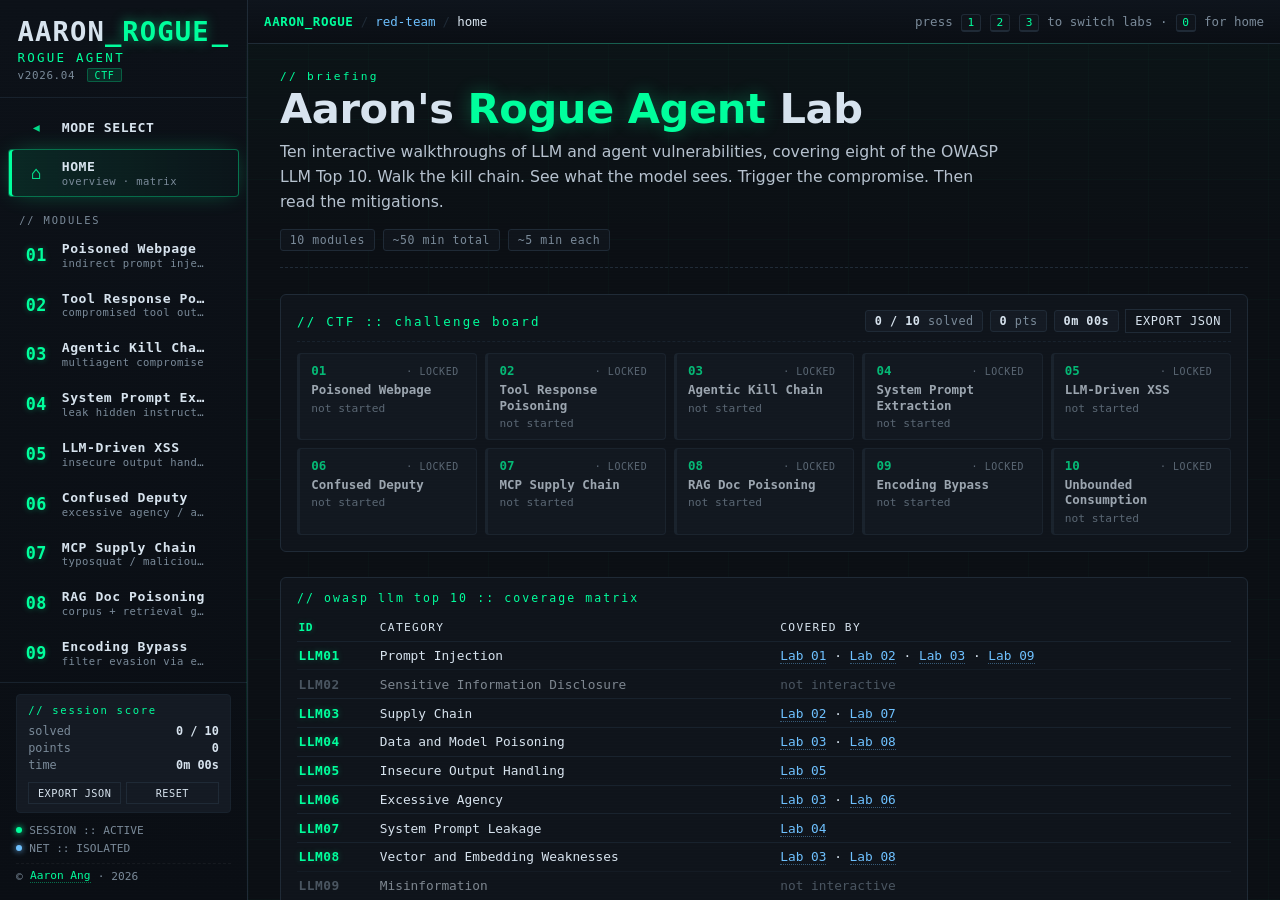
==== commit 1f065f15: "Polish: hub CTF challenge board + end-game celebration overlay Two final polish items finishing the " ====
--- a/app.html
+++ b/app.html
@@ -194,6 +194,19 @@
           </div>
         </div>
 
+        <div class="hub-ctf-status" id="hub-ctf-status" hidden>
+          <div class="ctf-status-head">
+            <div class="ctf-status-title">// CTF :: challenge board</div>
+            <div class="ctf-status-totals">
+              <span class="ctf-pill"><strong id="hub-ctf-solved">0 / 10</strong> solved</span>
+              <span class="ctf-pill"><strong id="hub-ctf-points">0</strong> pts</span>
+              <span class="ctf-pill"><strong id="hub-ctf-time">0m 00s</strong></span>
+              <button class="ghost-btn small" id="hub-ctf-export">EXPORT JSON</button>
+            </div>
+          </div>
+          <div class="challenge-grid" id="challenge-grid"></div>
+        </div>
+
         <div class="hub-coverage">
           <div class="cov-head">// OWASP LLM Top 10 :: coverage matrix</div>
           <div class="cov-row cov-cols">
@@ -435,6 +448,31 @@
       </section>
 
     </main>
+  </div>
+
+  <!-- CTF end-game celebration overlay -->
+  <div class="endgame-overlay" id="endgame-overlay" hidden>
+    <div class="endgame-card">
+      <div class="endgame-confetti" aria-hidden="true">
+        <span></span><span></span><span></span><span></span><span></span>
+        <span></span><span></span><span></span><span></span><span></span>
+      </div>
+      <div class="endgame-head">
+        <div class="endgame-eyebrow">// challenge complete</div>
+        <h1 class="endgame-title">All <span class="accent">10</span> labs cleared.</h1>
+        <p class="endgame-sub">You walked the OWASP LLM Top 10. Below is your session summary.</p>
+      </div>
+      <div class="endgame-totals">
+        <div class="et-tile"><div class="et-num" id="endgame-score">0</div><div class="et-label">total points</div></div>
+        <div class="et-tile"><div class="et-num" id="endgame-time">0m 00s</div><div class="et-label">total time</div></div>
+        <div class="et-tile"><div class="et-num" id="endgame-hints">0</div><div class="et-label">hints used</div></div>
+      </div>
+      <div class="endgame-grid" id="endgame-grid"></div>
+      <div class="endgame-actions">
+        <button class="enter-btn" id="endgame-export"><span>EXPORT SESSION JSON</span><span class="enter-arrow">↓</span></button>
+        <button class="ghost-btn" id="endgame-close">close</button>
+      </div>
+    </div>
   </div>
 
   <script src="ctf.js"></script>
@@ -456,26 +494,126 @@
         brandMode.classList.add('mode-' + MODE);
       }
 
-      // ---------- CTF scoreboard sidebar ----------
+      // ---------- CTF labs catalog (used by sidebar + hub) ----------
+      const LAB_CATALOG = [
+        { id: 'lab1',  num: '01', name: 'Poisoned Webpage' },
+        { id: 'lab2',  num: '02', name: 'Tool Response Poisoning' },
+        { id: 'lab3',  num: '03', name: 'Agentic Kill Chain' },
+        { id: 'lab4',  num: '04', name: 'System Prompt Extraction' },
+        { id: 'lab5',  num: '05', name: 'LLM-Driven XSS' },
+        { id: 'lab6',  num: '06', name: 'Confused Deputy' },
+        { id: 'lab7',  num: '07', name: 'MCP Supply Chain' },
+        { id: 'lab8',  num: '08', name: 'RAG Doc Poisoning' },
+        { id: 'lab9',  num: '09', name: 'Encoding Bypass' },
+        { id: 'lab10', num: '10', name: 'Unbounded Consumption' },
+      ];
+
+      // ---------- CTF scoreboard sidebar + hub status panel ----------
       const ctfBoard = document.getElementById('ctf-board');
-      if (MODE === 'ctf' && ctfBoard) {
-        ctfBoard.hidden = false;
-        const renderBoard = () => {
+      const hubStatus = document.getElementById('hub-ctf-status');
+      const challengeGrid = document.getElementById('challenge-grid');
+
+      function renderChallengeGrid() {
+        if (!challengeGrid) return;
+        challengeGrid.innerHTML = LAB_CATALOG.map((c) => {
+          const lab = window.CTF.session.labs[c.id];
+          const solved = lab && lab.completed;
+          const inProgress = lab && (lab.hints_used > 0 || (lab.started_at && !solved));
+          const cls = solved ? 'solved' : inProgress ? 'inprogress' : 'locked';
+          const meta = solved
+            ? '<span class="cg-score">' + lab.score + ' pts · ' + window.CTF.fmtTime(lab.time_seconds) +
+              '</span><span class="cg-hints">' + lab.hints_used + '/3 hints</span>'
+            : inProgress
+              ? '<span class="cg-meta">in progress · ' + (lab.hints_used || 0) + '/3 hints</span>'
+              : '<span class="cg-meta">not started</span>';
+          const badge = solved ? '✓ SOLVED' : inProgress ? '~ IN PROGRESS' : '· LOCKED';
+          return '<a href="#' + c.id + '" class="cg-tile ' + cls + '">' +
+            '<div class="cg-row"><span class="cg-num">' + c.num + '</span><span class="cg-badge">' + badge + '</span></div>' +
+            '<div class="cg-name">' + c.name + '</div>' +
+            '<div class="cg-foot">' + meta + '</div>' +
+            '</a>';
+        }).join('');
+      }
+
+      function renderBoard() {
+        if (ctfBoard && !ctfBoard.hidden) {
           document.getElementById('ctf-solved').textContent = window.CTF.completedCount() + ' / 10';
           document.getElementById('ctf-points').textContent = window.CTF.totalScore();
           document.getElementById('ctf-time').textContent = window.CTF.fmtTime(window.CTF.totalTime());
-        };
+        }
+        if (hubStatus && !hubStatus.hidden) {
+          document.getElementById('hub-ctf-solved').textContent = window.CTF.completedCount() + ' / 10';
+          document.getElementById('hub-ctf-points').textContent = window.CTF.totalScore();
+          document.getElementById('hub-ctf-time').textContent = window.CTF.fmtTime(window.CTF.totalTime());
+          renderChallengeGrid();
+        }
+      }
+
+      if (MODE === 'ctf') {
+        if (ctfBoard) ctfBoard.hidden = false;
+        if (hubStatus) hubStatus.hidden = false;
         renderBoard();
         // re-render every 2s in case a child iframe updated session data
         setInterval(renderBoard, 2000);
-        document.getElementById('ctf-export').addEventListener('click', () => window.CTF.downloadSession());
-        document.getElementById('ctf-reset').addEventListener('click', () => {
-          if (confirm('Reset all CTF progress (scores + times)? This cannot be undone.')) {
-            window.CTF.resetAll();
-            renderBoard();
+        if (ctfBoard) {
+          document.getElementById('ctf-export').addEventListener('click', () => window.CTF.downloadSession());
+          document.getElementById('ctf-reset').addEventListener('click', () => {
+            if (confirm('Reset all CTF progress (scores + times)? This cannot be undone.')) {
+              window.CTF.resetAll();
+              renderBoard();
+            }
+          });
+        }
+        if (hubStatus) {
+          document.getElementById('hub-ctf-export').addEventListener('click', () => window.CTF.downloadSession());
+        }
+      }
+
+      // ---------- end-game celebration overlay ----------
+      function showEndgame() {
+        const overlay = document.getElementById('endgame-overlay');
+        if (!overlay) return;
+        document.getElementById('endgame-score').textContent = window.CTF.totalScore();
+        document.getElementById('endgame-time').textContent = window.CTF.fmtTime(window.CTF.totalTime());
+        document.getElementById('endgame-hints').textContent =
+          Object.values(window.CTF.session.labs).reduce((s, l) => s + (l.hints_used || 0), 0);
+        const grid = document.getElementById('endgame-grid');
+        grid.innerHTML = LAB_CATALOG.map((c) => {
+          const lab = window.CTF.session.labs[c.id] || {};
+          return '<div class="eg-tile">' +
+            '<div class="eg-num">' + c.num + '</div>' +
+            '<div class="eg-name">' + c.name + '</div>' +
+            '<div class="eg-meta"><strong>' + (lab.score || 0) + '</strong> pts · ' +
+              window.CTF.fmtTime(lab.time_seconds || 0) + ' · ' + (lab.hints_used || 0) + '/3</div>' +
+            '</div>';
+        }).join('');
+        overlay.hidden = false;
+        setTimeout(() => overlay.classList.add('open'), 20);
+      }
+      const overlayEl = document.getElementById('endgame-overlay');
+      if (overlayEl) {
+        document.getElementById('endgame-close').addEventListener('click', () => {
+          overlayEl.classList.remove('open');
+          setTimeout(() => { overlayEl.hidden = true; }, 250);
+        });
+        document.getElementById('endgame-export').addEventListener('click', () => window.CTF.downloadSession());
+        overlayEl.addEventListener('click', (e) => {
+          if (e.target === overlayEl) {
+            overlayEl.classList.remove('open');
+            setTimeout(() => { overlayEl.hidden = true; }, 250);
           }
         });
       }
+
+      // listen for messages from lab iframes
+      window.addEventListener('message', (e) => {
+        const d = e.data;
+        if (!d || d.source !== 'ctf') return;
+        if (d.type === 'flag-accepted') {
+          renderBoard();
+          if (d.all_done) showEndgame();
+        }
+      });
 
       const items = document.querySelectorAll('.app-nav-item[data-view]');
       const viewHub = document.getElementById('view-hub');
--- a/styles.css
+++ b/styles.css
@@ -2730,3 +2730,219 @@
 }
 .mission-link { color: var(--info); text-decoration: none; }
 .mission-link:hover { color: var(--accent); }
+
+/* ===== Hub CTF status panel ===== */
+.hub-ctf-status {
+  max-width: 980px;
+  margin: 0 auto 1.6rem;
+  background: var(--panel);
+  border: 1px solid var(--border);
+  border-radius: 6px;
+  padding: 0.9rem 1rem 1rem;
+  font-family: var(--mono);
+}
+.ctf-status-head {
+  display: flex;
+  justify-content: space-between;
+  align-items: center;
+  flex-wrap: wrap;
+  gap: 0.5rem;
+  margin-bottom: 0.7rem;
+  padding-bottom: 0.5rem;
+  border-bottom: 1px dashed var(--border-soft);
+}
+.ctf-status-title {
+  font-size: 0.78rem;
+  color: var(--accent);
+  letter-spacing: 0.18em;
+}
+.ctf-status-totals { display: flex; gap: 0.4rem; align-items: center; flex-wrap: wrap; }
+.ctf-pill {
+  background: var(--panel-2);
+  border: 1px solid var(--border);
+  border-radius: 3px;
+  padding: 0.2rem 0.55rem;
+  font-size: 0.74rem;
+  color: var(--muted);
+  letter-spacing: 0.04em;
+}
+.ctf-pill strong { color: var(--text); font-variant-numeric: tabular-nums; }
+.challenge-grid {
+  display: grid;
+  grid-template-columns: repeat(5, 1fr);
+  gap: 0.5rem;
+}
+@media (max-width: 900px) { .challenge-grid { grid-template-columns: repeat(2, 1fr); } }
+.cg-tile {
+  background: var(--panel-2);
+  border: 1px solid var(--border);
+  border-left: 3px solid var(--border);
+  border-radius: 4px;
+  padding: 0.55rem 0.7rem;
+  text-decoration: none;
+  color: var(--text);
+  display: flex;
+  flex-direction: column;
+  gap: 0.25rem;
+  transition: all 0.15s ease;
+}
+.cg-tile.locked     { border-left-color: var(--border); opacity: 0.7; }
+.cg-tile.inprogress { border-left-color: var(--warn); background: rgba(255,180,84,0.05); }
+.cg-tile.solved     { border-left-color: var(--accent); background: rgba(0,255,156,0.05); }
+.cg-tile:hover {
+  transform: translateY(-1px);
+  border-color: var(--accent);
+  box-shadow: 0 4px 12px rgba(0,255,156,0.08);
+}
+.cg-row { display: flex; justify-content: space-between; align-items: baseline; }
+.cg-num { color: var(--accent); font-weight: 700; font-size: 0.78rem; }
+.cg-badge {
+  font-size: 0.62rem;
+  letter-spacing: 0.06em;
+  padding: 0.05rem 0.4rem;
+  border-radius: 2px;
+}
+.cg-tile.locked     .cg-badge { color: var(--muted); }
+.cg-tile.inprogress .cg-badge { color: var(--warn); background: rgba(255,180,84,0.1); border: 1px solid rgba(255,180,84,0.25); }
+.cg-tile.solved     .cg-badge { color: var(--accent); background: rgba(0,255,156,0.12); border: 1px solid rgba(0,255,156,0.3); }
+.cg-name { color: var(--text); font-size: 0.78rem; font-weight: 600; line-height: 1.25; }
+.cg-foot { color: var(--muted); font-size: 0.7rem; display: flex; justify-content: space-between; gap: 0.3rem; }
+.cg-score { color: var(--accent); font-weight: 600; }
+.cg-hints { color: var(--muted); }
+
+/* ===== End-game celebration overlay ===== */
+.endgame-overlay {
+  position: fixed; inset: 0;
+  background: rgba(6, 9, 13, 0.85);
+  z-index: 10000;
+  display: flex; align-items: center; justify-content: center;
+  backdrop-filter: blur(8px);
+  opacity: 0;
+  pointer-events: none;
+  transition: opacity 0.25s ease;
+  overflow: auto;
+  padding: 2rem 1rem;
+}
+.endgame-overlay.open { opacity: 1; pointer-events: auto; }
+.endgame-card {
+  background: var(--panel);
+  border: 1px solid var(--accent);
+  border-radius: 8px;
+  padding: 2rem 2rem 1.6rem;
+  max-width: 880px;
+  width: 100%;
+  position: relative;
+  box-shadow: 0 0 60px rgba(0,255,156,0.25);
+  font-family: var(--mono);
+  overflow: hidden;
+}
+.endgame-card::before {
+  content: '';
+  position: absolute; top: 0; left: 0; right: 0; height: 3px;
+  background: linear-gradient(90deg, transparent, var(--accent), var(--info), var(--accent), transparent);
+  animation: endgame-line 2.5s linear infinite;
+}
+@keyframes endgame-line {
+  0%   { transform: translateX(-100%); }
+  100% { transform: translateX(100%); }
+}
+.endgame-confetti {
+  position: absolute; inset: 0;
+  pointer-events: none;
+  overflow: hidden;
+}
+.endgame-confetti span {
+  position: absolute;
+  width: 6px; height: 14px;
+  background: var(--accent);
+  opacity: 0.7;
+  animation: confetti-fall 3s linear infinite;
+}
+.endgame-confetti span:nth-child(1)  { left:  5%; background: var(--accent); animation-delay: 0s;   }
+.endgame-confetti span:nth-child(2)  { left: 14%; background: var(--info);   animation-delay: 0.4s; }
+.endgame-confetti span:nth-child(3)  { left: 23%; background: var(--warn);   animation-delay: 0.8s; }
+.endgame-confetti span:nth-child(4)  { left: 32%; background: var(--accent); animation-delay: 1.2s; }
+.endgame-confetti span:nth-child(5)  { left: 41%; background: var(--info);   animation-delay: 1.6s; }
+.endgame-confetti span:nth-child(6)  { left: 50%; background: var(--warn);   animation-delay: 0.2s; }
+.endgame-confetti span:nth-child(7)  { left: 59%; background: var(--accent); animation-delay: 0.6s; }
+.endgame-confetti span:nth-child(8)  { left: 68%; background: var(--info);   animation-delay: 1.0s; }
+.endgame-confetti span:nth-child(9)  { left: 77%; background: var(--warn);   animation-delay: 1.4s; }
+.endgame-confetti span:nth-child(10) { left: 86%; background: var(--accent); animation-delay: 1.8s; }
+@keyframes confetti-fall {
+  0%   { transform: translateY(-20px) rotate(0deg);   opacity: 0; }
+  10%  { opacity: 0.8; }
+  100% { transform: translateY(120vh) rotate(720deg); opacity: 0; }
+}
+.endgame-head { text-align: center; position: relative; margin-bottom: 1.5rem; }
+.endgame-eyebrow {
+  font-size: 0.78rem;
+  color: var(--accent);
+  letter-spacing: 0.22em;
+  margin-bottom: 0.5rem;
+}
+.endgame-title {
+  font-family: var(--sans);
+  font-size: 2.2rem;
+  font-weight: 800;
+  letter-spacing: -0.01em;
+  color: var(--text);
+  margin: 0 0 0.4rem;
+}
+.endgame-title .accent { color: var(--accent); text-shadow: 0 0 18px rgba(0,255,156,0.5); }
+.endgame-sub { color: #c4d0dc; font-size: 0.95rem; margin: 0; font-family: var(--sans); }
+.endgame-totals {
+  display: grid;
+  grid-template-columns: repeat(3, 1fr);
+  gap: 0.7rem;
+  margin-bottom: 1.4rem;
+  position: relative;
+}
+.et-tile {
+  background: var(--panel-2);
+  border: 1px solid var(--border);
+  border-left: 3px solid var(--accent);
+  border-radius: 4px;
+  padding: 0.7rem 0.9rem;
+  text-align: center;
+}
+.et-num {
+  color: var(--accent);
+  font-size: 1.6rem;
+  font-weight: 800;
+  font-variant-numeric: tabular-nums;
+  text-shadow: 0 0 10px rgba(0,255,156,0.35);
+}
+.et-label {
+  color: var(--muted);
+  font-size: 0.72rem;
+  letter-spacing: 0.1em;
+  text-transform: uppercase;
+  margin-top: 0.25rem;
+}
+.endgame-grid {
+  display: grid;
+  grid-template-columns: repeat(5, 1fr);
+  gap: 0.45rem;
+  margin-bottom: 1.4rem;
+  position: relative;
+}
+@media (max-width: 700px) { .endgame-grid { grid-template-columns: repeat(2, 1fr); } }
+.eg-tile {
+  background: var(--panel-2);
+  border: 1px solid var(--border);
+  border-left: 3px solid var(--accent-dim);
+  border-radius: 3px;
+  padding: 0.45rem 0.55rem;
+  font-size: 0.72rem;
+}
+.eg-num { color: var(--accent); font-weight: 700; font-size: 0.74rem; }
+.eg-name { color: var(--text); margin: 0.2rem 0; }
+.eg-meta { color: var(--muted); }
+.eg-meta strong { color: var(--accent); }
+.endgame-actions {
+  display: flex;
+  justify-content: center;
+  gap: 0.7rem;
+  position: relative;
+}
+.endgame-actions .enter-btn { margin: 0; padding: 0.7rem 1.6rem; font-size: 0.9rem; }
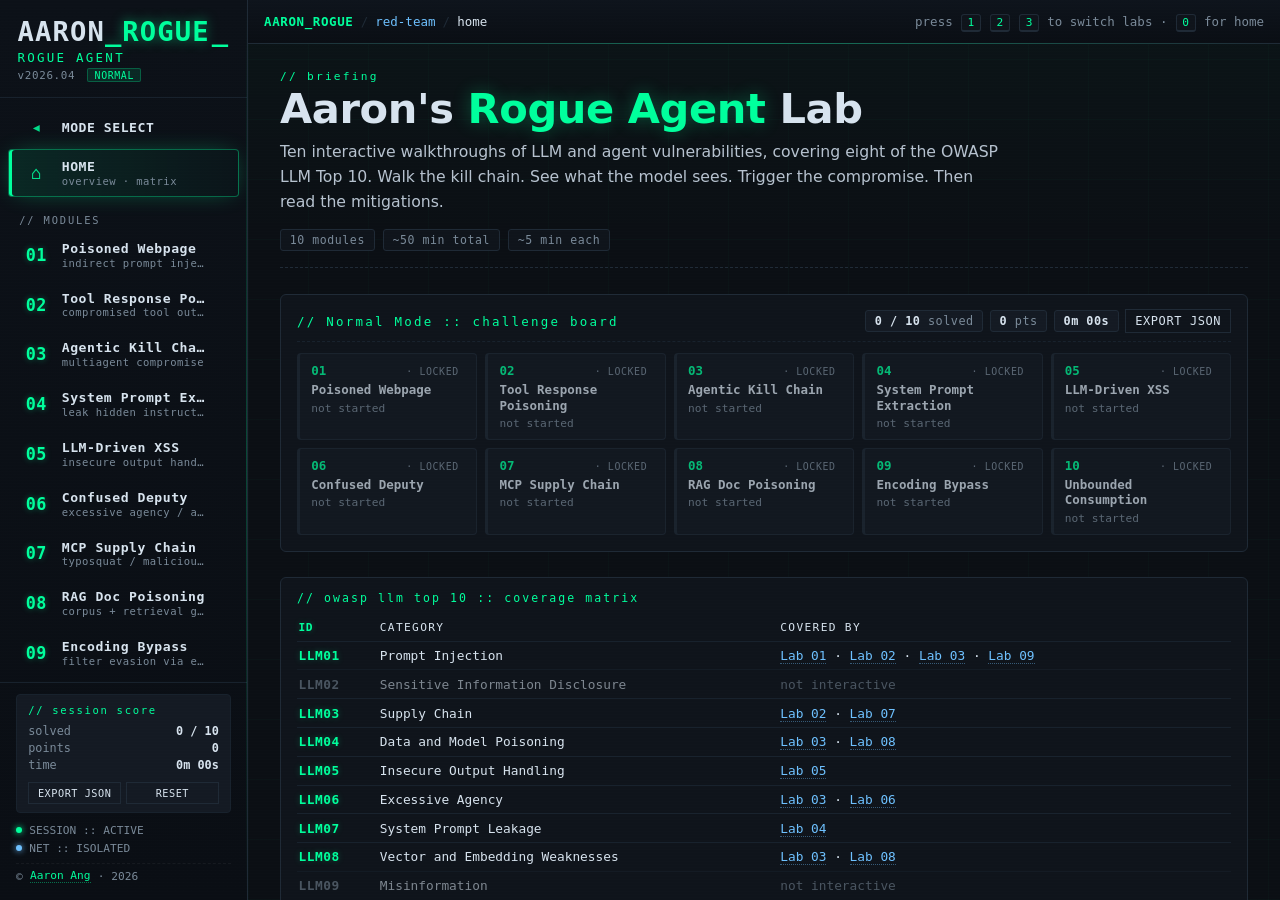
==== commit e0b36d3d: "Rename "CTF Mode" -> "Normal Mode" in all user-facing labels The landing card was titled "CTF Mode" " ====
--- a/app.html
+++ b/app.html
@@ -19,7 +19,7 @@
           AARON<span class="brand-num">_ROGUE</span><span class="brand-cursor">_</span>
         </div>
         <div class="brand-tag">ROGUE AGENT</div>
-        <div class="brand-version">v2026.04 <span class="brand-mode" id="brand-mode">ctf</span></div>
+        <div class="brand-version">v2026.04 <span class="brand-mode" id="brand-mode">normal</span></div>
       </div>
 
       <nav class="app-nav" id="appnav">
@@ -196,7 +196,7 @@
 
         <div class="hub-ctf-status" id="hub-ctf-status" hidden>
           <div class="ctf-status-head">
-            <div class="ctf-status-title">// CTF :: challenge board</div>
+            <div class="ctf-status-title">// Normal Mode :: challenge board</div>
             <div class="ctf-status-totals">
               <span class="ctf-pill"><strong id="hub-ctf-solved">0 / 10</strong> solved</span>
               <span class="ctf-pill"><strong id="hub-ctf-points">0</strong> pts</span>
@@ -490,7 +490,7 @@
       document.body.dataset.mode = MODE;
       const brandMode = document.getElementById('brand-mode');
       if (brandMode) {
-        brandMode.textContent = MODE;
+        brandMode.textContent = MODE === 'god' ? 'god' : 'normal';
         brandMode.classList.add('mode-' + MODE);
       }
 
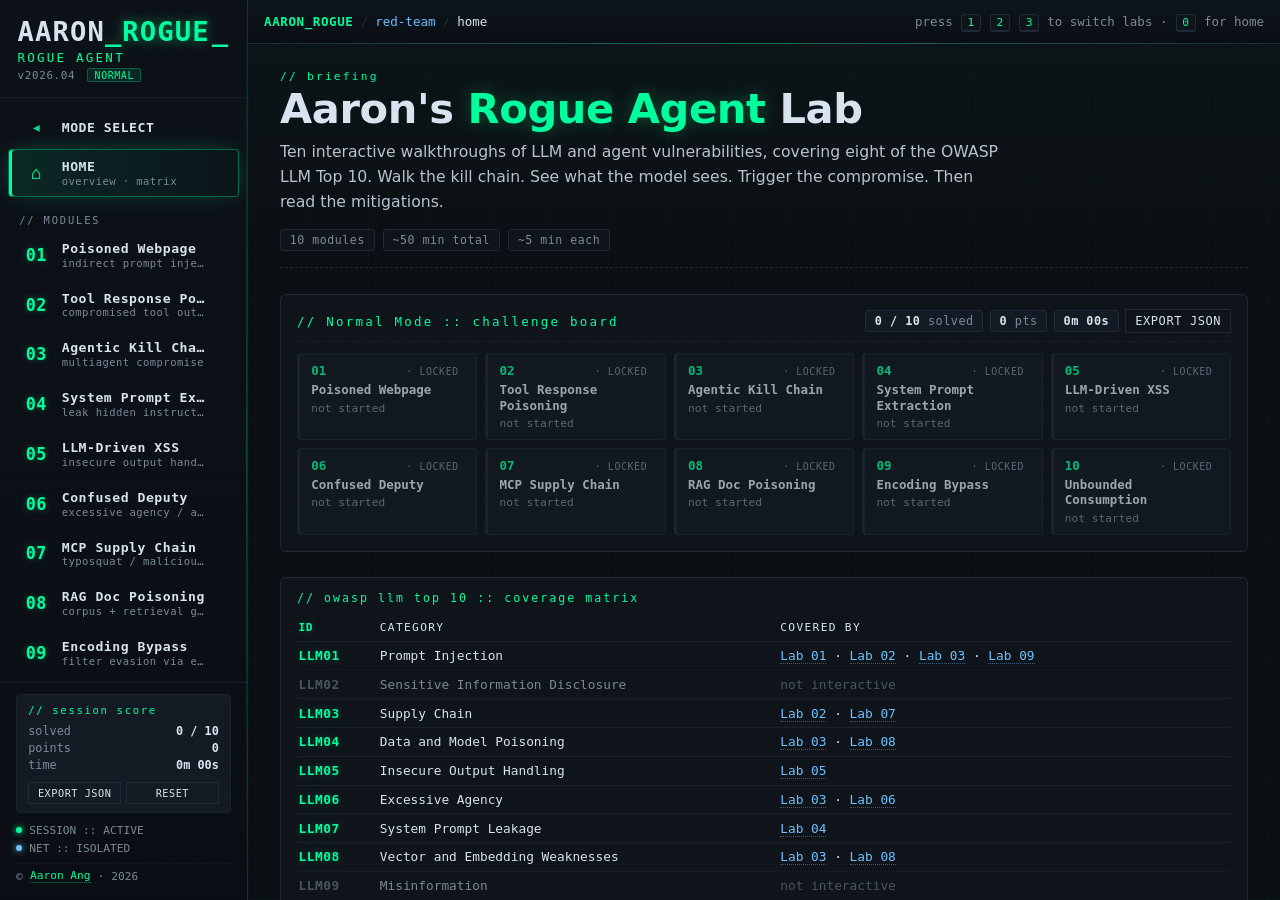
==== commit 2c19f621: "Bulletproof modal hide: inline style + JS toggle on both Previous fix relied on a CSS [hidden] { dis" ====
--- a/app.html
+++ b/app.html
@@ -451,7 +451,7 @@
   </div>
 
   <!-- CTF end-game celebration overlay -->
-  <div class="endgame-overlay" id="endgame-overlay" hidden>
+  <div class="endgame-overlay" id="endgame-overlay" hidden style="display: none">
     <div class="endgame-card">
       <div class="endgame-confetti" aria-hidden="true">
         <span></span><span></span><span></span><span></span><span></span>
@@ -588,21 +588,18 @@
             '</div>';
         }).join('');
         overlay.hidden = false;
+        overlay.style.display = 'flex';
         setTimeout(() => overlay.classList.add('open'), 20);
       }
       const overlayEl = document.getElementById('endgame-overlay');
       if (overlayEl) {
-        document.getElementById('endgame-close').addEventListener('click', () => {
+        const _hideOverlay = () => {
           overlayEl.classList.remove('open');
-          setTimeout(() => { overlayEl.hidden = true; }, 250);
-        });
+          setTimeout(() => { overlayEl.hidden = true; overlayEl.style.display = 'none'; }, 250);
+        };
+        document.getElementById('endgame-close').addEventListener('click', _hideOverlay);
         document.getElementById('endgame-export').addEventListener('click', () => window.CTF.downloadSession());
-        overlayEl.addEventListener('click', (e) => {
-          if (e.target === overlayEl) {
-            overlayEl.classList.remove('open');
-            setTimeout(() => { overlayEl.hidden = true; }, 250);
-          }
-        });
+        overlayEl.addEventListener('click', (e) => { if (e.target === overlayEl) _hideOverlay(); });
       }
 
       // listen for messages from lab iframes
--- a/styles.css
+++ b/styles.css
@@ -2476,6 +2476,9 @@
 .landing-link:hover { color: var(--accent); border-color: var(--accent); }
 
 /* ===== Auth modal ===== */
+/* Make HTML hidden attribute win over explicit display rules below */
+[hidden] { display: none !important; }
+
 .auth-modal {
   position: fixed; inset: 0;
   background: rgba(6, 9, 13, 0.7);
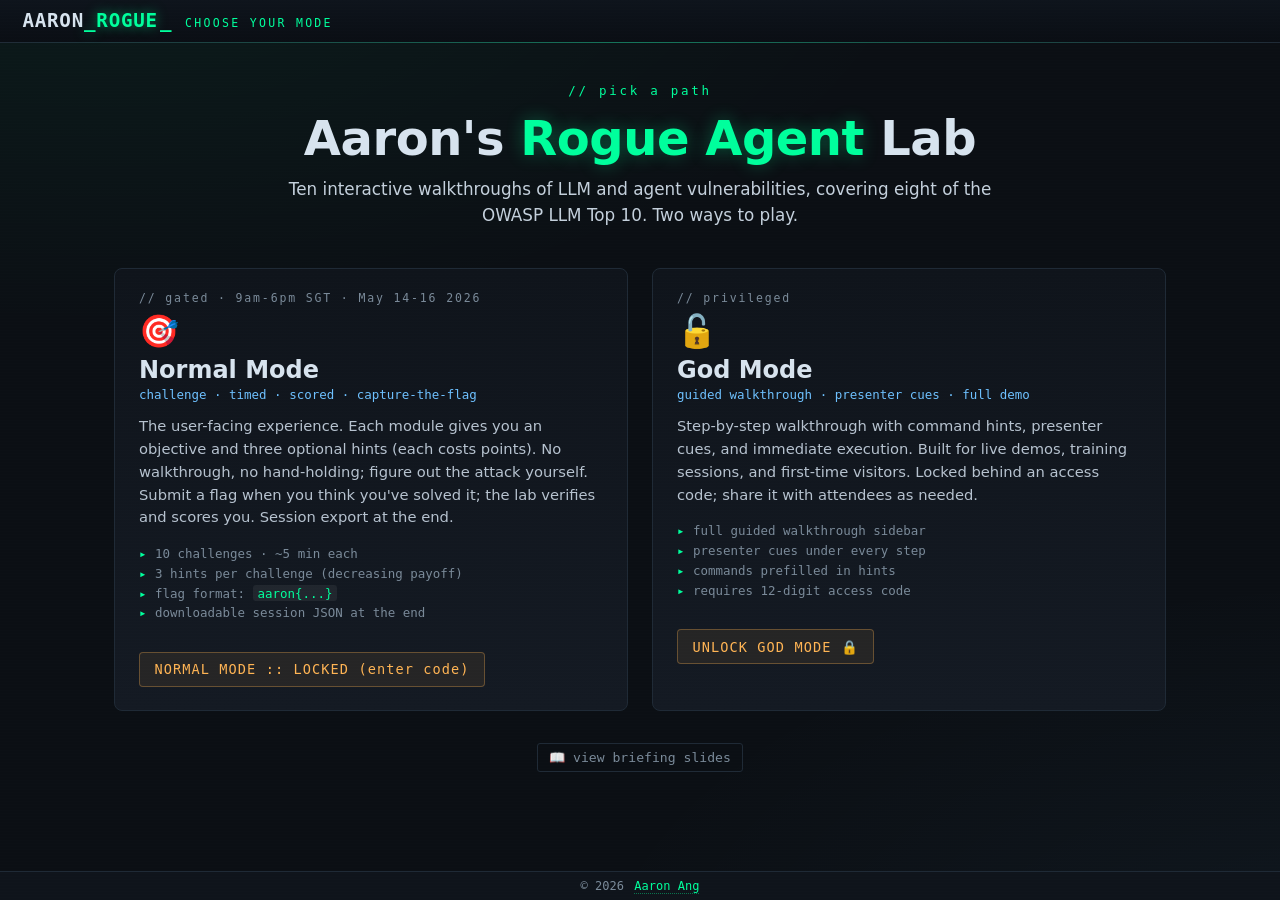
==== commit 031e84cd: "Normal Mode access gate (code + time window) + clean hints + gate help User-facing changes: - Normal" ====
--- a/app.html
+++ b/app.html
@@ -133,10 +133,6 @@
         <a class="app-nav-item small" id="reload-btn" href="#" title="Reload current module">
           <span class="nav-icon">↻</span>
           <span class="nav-text"><span class="nav-title">RELOAD MODULE</span></span>
-        </a>
-        <a class="app-nav-item small" href="https://github.com/cln-aaron/aaron-rogue-agent.github.io" target="_blank" rel="noopener">
-          <span class="nav-icon">⎘</span>
-          <span class="nav-text"><span class="nav-title">SOURCE</span></span>
         </a>
       </nav>
 
@@ -482,10 +478,33 @@
       const params = new URLSearchParams(location.search);
       const MODE = (params.get('mode') === 'god') ? 'god' : 'ctf';
       const GOD_UNLOCK_KEY = 'aaron-rogue:god-unlock';
+      const NORMAL_UNLOCK_KEY = 'aaron-rogue:normal-unlock';
       // Gate God Mode behind the unlock flag (set by auth.js after correct code).
       if (MODE === 'god' && sessionStorage.getItem(GOD_UNLOCK_KEY) !== 'true') {
         location.replace('index.html');
         return;
+      }
+      // Gate Normal Mode behind unlock + the 9am-6pm SGT May 14-16, 2026 window
+      if (MODE === 'ctf') {
+        function checkNormalWindow() {
+          const now = new Date();
+          const SGT_OFFSET_MIN = 8 * 60;
+          const sgtMs = now.getTime() + (now.getTimezoneOffset() + SGT_OFFSET_MIN) * 60 * 1000;
+          const sgt = new Date(sgtMs);
+          const y = sgt.getUTCFullYear();
+          const m = sgt.getUTCMonth() + 1;
+          const d = sgt.getUTCDate();
+          const h = sgt.getUTCHours();
+          return (y === 2026 && m === 5 && d >= 14 && d <= 16 && h >= 9 && h < 18);
+        }
+        if (sessionStorage.getItem(NORMAL_UNLOCK_KEY) !== 'true') {
+          location.replace('index.html?reason=locked');
+          return;
+        }
+        if (!checkNormalWindow()) {
+          location.replace('index.html?reason=window');
+          return;
+        }
       }
       document.body.dataset.mode = MODE;
       const brandMode = document.getElementById('brand-mode');
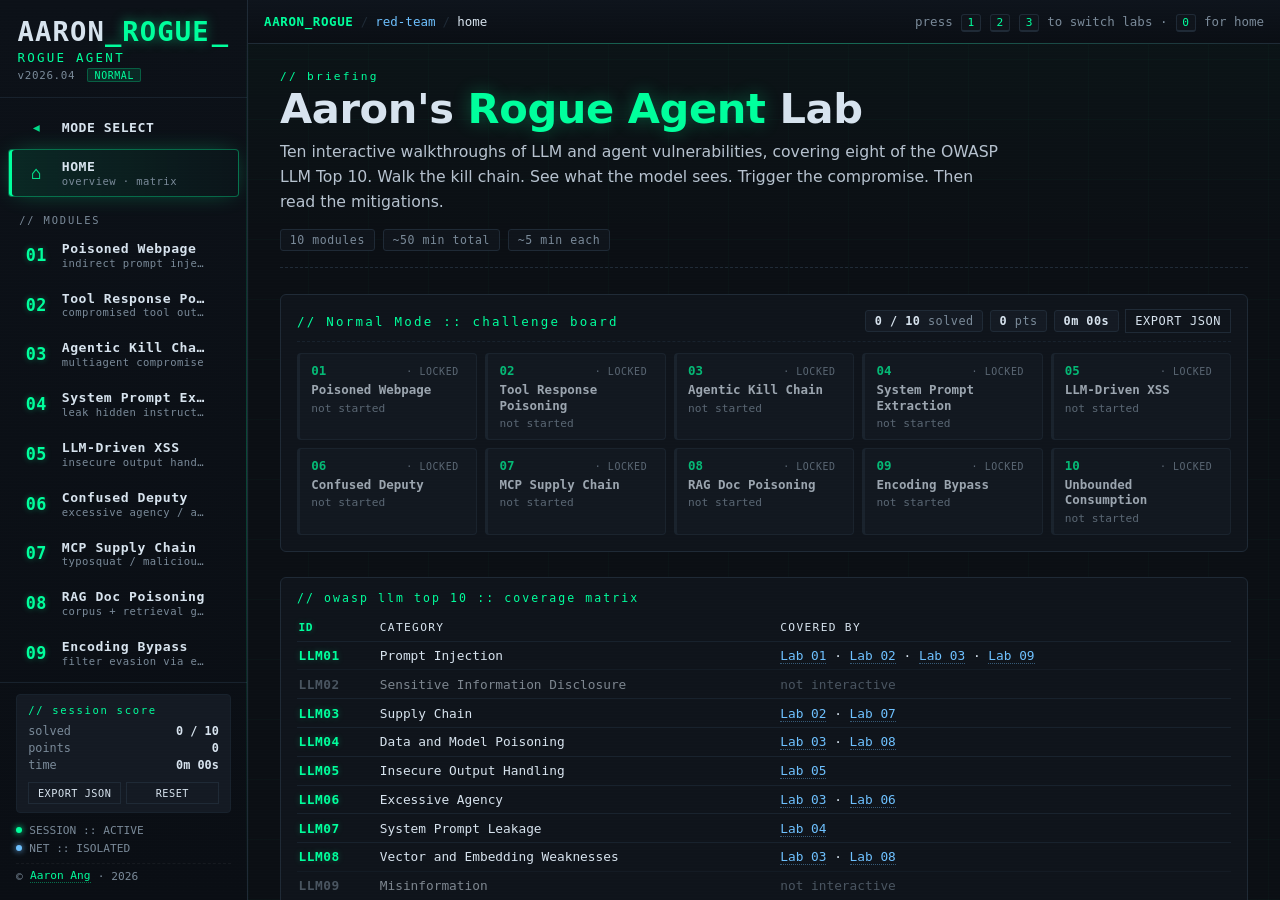
==== commit 060b4eac: "Remove Normal Mode access gate; free-for-all entry Per user request: Normal Mode should be open to e" ====
--- a/app.html
+++ b/app.html
@@ -478,33 +478,11 @@
       const params = new URLSearchParams(location.search);
       const MODE = (params.get('mode') === 'god') ? 'god' : 'ctf';
       const GOD_UNLOCK_KEY = 'aaron-rogue:god-unlock';
-      const NORMAL_UNLOCK_KEY = 'aaron-rogue:normal-unlock';
       // Gate God Mode behind the unlock flag (set by auth.js after correct code).
+      // Normal Mode is open to everyone; no gate.
       if (MODE === 'god' && sessionStorage.getItem(GOD_UNLOCK_KEY) !== 'true') {
         location.replace('index.html');
         return;
-      }
-      // Gate Normal Mode behind unlock + the 9am-6pm SGT May 14-16, 2026 window
-      if (MODE === 'ctf') {
-        function checkNormalWindow() {
-          const now = new Date();
-          const SGT_OFFSET_MIN = 8 * 60;
-          const sgtMs = now.getTime() + (now.getTimezoneOffset() + SGT_OFFSET_MIN) * 60 * 1000;
-          const sgt = new Date(sgtMs);
-          const y = sgt.getUTCFullYear();
-          const m = sgt.getUTCMonth() + 1;
-          const d = sgt.getUTCDate();
-          const h = sgt.getUTCHours();
-          return (y === 2026 && m === 5 && d >= 14 && d <= 16 && h >= 9 && h < 18);
-        }
-        if (sessionStorage.getItem(NORMAL_UNLOCK_KEY) !== 'true') {
-          location.replace('index.html?reason=locked');
-          return;
-        }
-        if (!checkNormalWindow()) {
-          location.replace('index.html?reason=window');
-          return;
-        }
       }
       document.body.dataset.mode = MODE;
       const brandMode = document.getElementById('brand-mode');
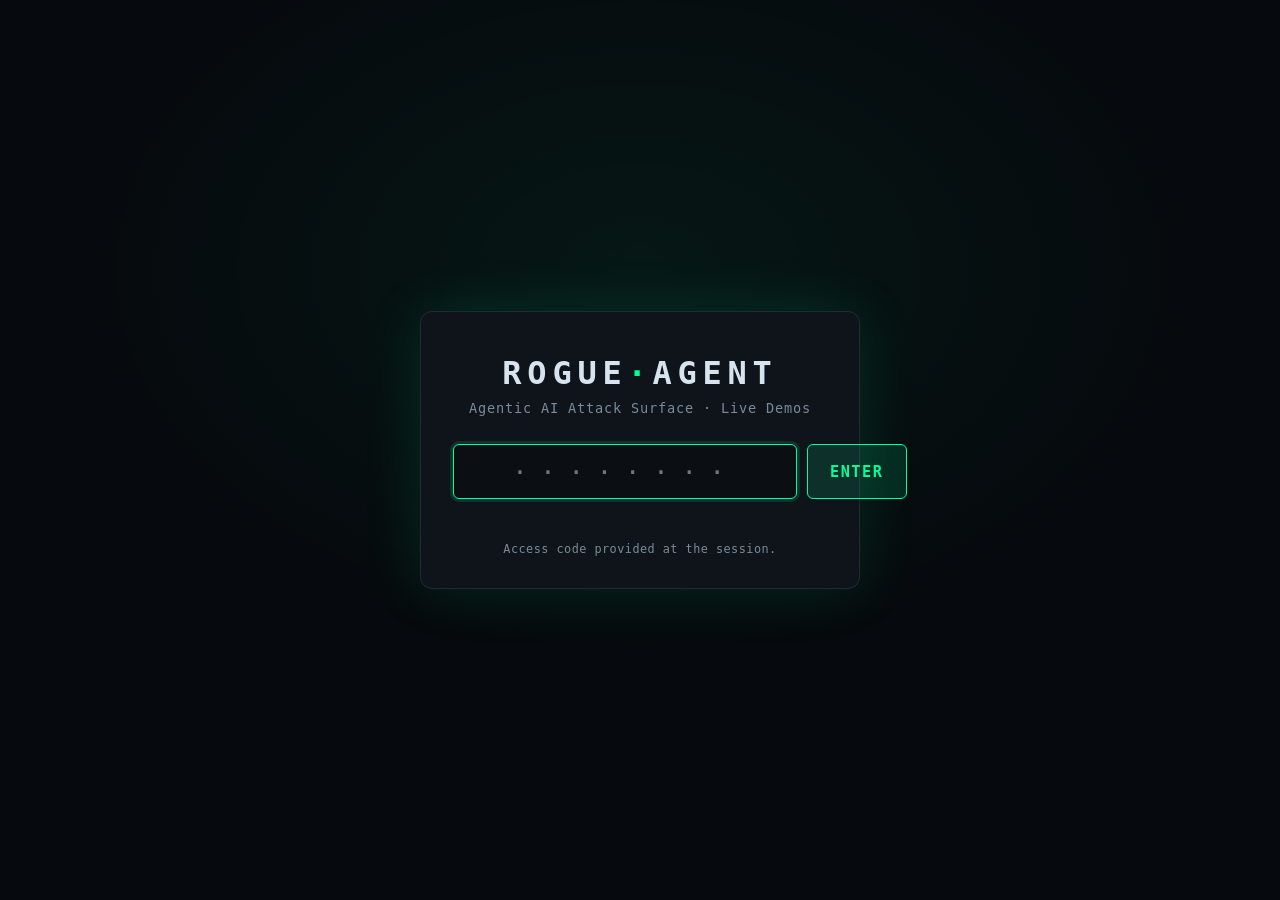
==== commit d771d41f: "InfoSec Taiwan 2026 event edition: gated landing, 3 bilingual demos, de-brand Event landing (index.h" ====
--- a/app.html
+++ b/app.html
@@ -274,7 +274,7 @@
               instructions in HTML comments, <code>display:none</code> divs,
               and white on white text. The agent fetches the page, ingests
               the payload as instructions, exfiltrates env secrets, and
-              writes a backdoor to <code>CLAUDE.md</code>.</p>
+              writes a backdoor to <code>AGENTS.md</code>.</p>
             <ul class="lab-bullets">
               <li>5 guided steps with interactive terminal</li>
               <li>Live "reveal hidden" toggle on the victim page</li>
@@ -477,10 +477,8 @@
       // ---------- mode setup ----------
       const params = new URLSearchParams(location.search);
       const MODE = (params.get('mode') === 'god') ? 'god' : 'ctf';
-      const GOD_UNLOCK_KEY = 'aaron-rogue:god-unlock';
-      // Gate God Mode behind the unlock flag (set by auth.js after correct code).
-      // Normal Mode is open to everyone; no gate.
-      if (MODE === 'god' && sessionStorage.getItem(GOD_UNLOCK_KEY) !== 'true') {
+      // Whole site is gated by the single event access code (set by auth.js).
+      if (sessionStorage.getItem('rogue:event-unlock') !== 'true') {
         location.replace('index.html');
         return;
       }
--- a/styles.css
+++ b/styles.css
@@ -2949,3 +2949,250 @@
   position: relative;
 }
 .endgame-actions .enter-btn { margin: 0; padding: 0.7rem 1.6rem; font-size: 0.9rem; }
+
+/* ============================================================
+   InfoSec Taiwan 2026 · event landing + access gate
+   ============================================================ */
+.event-body {
+  min-height: 100vh;
+  overflow-y: auto;
+  background:
+    radial-gradient(1400px 800px at 50% -10%, rgba(0,255,156,0.08), transparent 60%),
+    radial-gradient(1200px 700px at 110% 110%, rgba(110,193,255,0.06), transparent 60%),
+    var(--bg);
+}
+
+/* ---- Access gate ---- */
+.gate {
+  position: fixed; inset: 0;
+  z-index: 10000;
+  display: flex; align-items: center; justify-content: center;
+  background:
+    radial-gradient(900px 600px at 50% 30%, rgba(0,255,156,0.06), transparent 65%),
+    #06090d;
+  padding: 1.5rem;
+}
+.gate-card {
+  width: 100%;
+  max-width: 440px;
+  text-align: center;
+  background: var(--panel);
+  border: 1px solid var(--border);
+  border-radius: 12px;
+  padding: 2.6rem 2rem 2rem;
+  box-shadow: 0 0 60px rgba(0,255,156,0.12);
+  font-family: var(--mono);
+}
+.gate-logo {
+  font-size: 2rem;
+  font-weight: 800;
+  letter-spacing: 0.18em;
+  color: var(--text);
+}
+.gate-logo .accent { color: var(--accent); }
+.gate-sub {
+  color: var(--muted);
+  font-size: 0.85rem;
+  letter-spacing: 0.06em;
+  margin: 0.5rem 0 1.8rem;
+}
+.gate-row { display: flex; gap: 0.6rem; }
+#gate-input {
+  flex: 1;
+  background: var(--bg);
+  border: 1px solid var(--border);
+  border-radius: 6px;
+  color: var(--text);
+  font-family: var(--mono);
+  font-size: 1.6rem;
+  letter-spacing: 0.5em;
+  text-align: center;
+  padding: 0.7rem 0.5rem;
+  outline: none;
+}
+#gate-input:focus { border-color: var(--accent); box-shadow: 0 0 0 3px rgba(0,255,156,0.12); }
+.gate-btn {
+  background: rgba(0,255,156,0.12);
+  border: 1px solid var(--accent);
+  color: var(--accent);
+  font-family: var(--mono);
+  font-size: 0.95rem;
+  font-weight: 700;
+  letter-spacing: 0.1em;
+  padding: 0 1.4rem;
+  border-radius: 6px;
+  cursor: pointer;
+  transition: background 0.15s, box-shadow 0.15s;
+}
+.gate-btn:hover:not(:disabled) { background: rgba(0,255,156,0.22); box-shadow: 0 0 16px -3px rgba(0,255,156,0.5); }
+.gate-btn:disabled { opacity: 0.5; cursor: not-allowed; }
+.gate-status { min-height: 1.3rem; font-size: 0.85rem; margin: 1rem 0 0.4rem; }
+.gate-status.warn { color: var(--warn); }
+.gate-status.info { color: var(--muted); }
+.gate-status.ok { color: var(--accent); }
+.gate-status.danger { color: var(--danger); }
+.gate-hint { color: var(--muted); font-size: 0.74rem; letter-spacing: 0.04em; }
+
+/* ---- Event landing ---- */
+.event-main {
+  max-width: 1240px;
+  margin: 0 auto;
+  padding: 3vh 3vw 4vh;
+}
+.event-hero { text-align: center; margin-bottom: 3.2vh; }
+.event-badge {
+  display: inline-block;
+  font-family: var(--mono);
+  font-size: 0.9rem;
+  letter-spacing: 0.24em;
+  color: var(--accent);
+  border: 1px solid rgba(0,255,156,0.35);
+  border-radius: 999px;
+  padding: 0.35rem 1.1rem;
+  margin-bottom: 1.4rem;
+  text-transform: uppercase;
+}
+.event-title {
+  font-size: clamp(2.2rem, 5.5vw, 4.4rem);
+  font-weight: 800;
+  line-height: 1.05;
+  letter-spacing: -0.01em;
+  margin: 0;
+  color: var(--text);
+}
+.event-title-zh {
+  font-size: clamp(1.5rem, 3.6vw, 2.8rem);
+  font-weight: 700;
+  color: var(--accent);
+  margin: 0.5rem 0 0;
+  text-shadow: 0 0 24px rgba(0,255,156,0.25);
+}
+.event-tagline {
+  font-family: var(--mono);
+  font-size: clamp(0.85rem, 1.6vw, 1.1rem);
+  color: #c4d0dc;
+  margin: 1.1rem 0 0.4rem;
+  letter-spacing: 0.04em;
+}
+.event-speaker {
+  font-family: var(--mono);
+  font-size: clamp(0.8rem, 1.4vw, 1rem);
+  color: var(--muted);
+  letter-spacing: 0.06em;
+}
+.event-demos-head {
+  text-align: center;
+  font-family: var(--mono);
+  font-size: clamp(1rem, 2vw, 1.4rem);
+  letter-spacing: 0.14em;
+  color: var(--muted);
+  text-transform: uppercase;
+  margin-bottom: 2.4vh;
+}
+.event-demos-head .edh-num {
+  color: var(--accent);
+  font-weight: 800;
+  font-size: 1.3em;
+  text-shadow: 0 0 14px rgba(0,255,156,0.4);
+}
+
+.event-grid {
+  display: grid;
+  grid-template-columns: repeat(3, 1fr);
+  gap: 1.6rem;
+}
+@media (max-width: 1000px) { .event-grid { grid-template-columns: 1fr; max-width: 620px; margin: 0 auto; } }
+
+.demo-card {
+  display: flex;
+  flex-direction: column;
+  background: linear-gradient(180deg, var(--panel) 0%, var(--panel-2) 100%);
+  border: 1px solid var(--border);
+  border-radius: 12px;
+  padding: 2rem 1.8rem 1.6rem;
+  text-decoration: none;
+  color: var(--text);
+  position: relative;
+  overflow: hidden;
+  transition: transform 0.18s ease, border-color 0.18s ease, box-shadow 0.18s ease;
+  min-height: 340px;
+}
+.demo-card::before {
+  content: '';
+  position: absolute; top: 0; left: 0; right: 0; height: 4px;
+  background: linear-gradient(90deg, transparent, var(--accent), transparent);
+  opacity: 0; transition: opacity 0.2s;
+}
+.demo-card:hover {
+  transform: translateY(-6px);
+  border-color: var(--accent);
+  box-shadow: 0 14px 44px rgba(0,255,156,0.16);
+}
+.demo-card:hover::before { opacity: 1; }
+.demo-num {
+  font-family: var(--mono);
+  font-size: 3.2rem;
+  font-weight: 800;
+  line-height: 1;
+  color: rgba(0,255,156,0.28);
+  letter-spacing: -0.02em;
+}
+.demo-titles { margin: 0.6rem 0 0.9rem; }
+.demo-titles h3 {
+  font-size: clamp(1.3rem, 2.2vw, 1.7rem);
+  font-weight: 800;
+  margin: 0;
+  line-height: 1.15;
+}
+.demo-titles h4 {
+  font-size: clamp(1rem, 1.7vw, 1.25rem);
+  font-weight: 600;
+  color: var(--accent);
+  margin: 0.2rem 0 0;
+}
+.demo-desc-en {
+  font-size: 0.98rem;
+  line-height: 1.5;
+  color: #c4d0dc;
+  margin: 0 0 0.5rem;
+}
+.demo-desc-zh {
+  font-size: 0.95rem;
+  line-height: 1.6;
+  color: #9fb0bf;
+  margin: 0 0 1rem;
+}
+.demo-tag {
+  font-family: var(--mono);
+  font-size: 0.76rem;
+  color: var(--info);
+  letter-spacing: 0.03em;
+  margin-top: auto;
+  padding-top: 0.9rem;
+  border-top: 1px dashed var(--border);
+}
+.demo-go {
+  font-family: var(--mono);
+  font-size: 0.95rem;
+  font-weight: 700;
+  letter-spacing: 0.12em;
+  color: var(--accent);
+  margin-top: 0.9rem;
+  display: flex;
+  align-items: center;
+  gap: 0.5rem;
+}
+.demo-go span { transition: transform 0.18s; }
+.demo-card:hover .demo-go span { transform: translateX(5px); }
+
+.event-foot {
+  text-align: center;
+  margin-top: 3.4vh;
+  font-family: var(--mono);
+  font-size: 0.82rem;
+  color: var(--muted);
+  letter-spacing: 0.04em;
+}
+.event-foot-sep { margin: 0 0.6rem; opacity: 0.5; }
+.event-foot-link { color: var(--info); text-decoration: none; }
+.event-foot-link:hover { color: var(--accent); }
